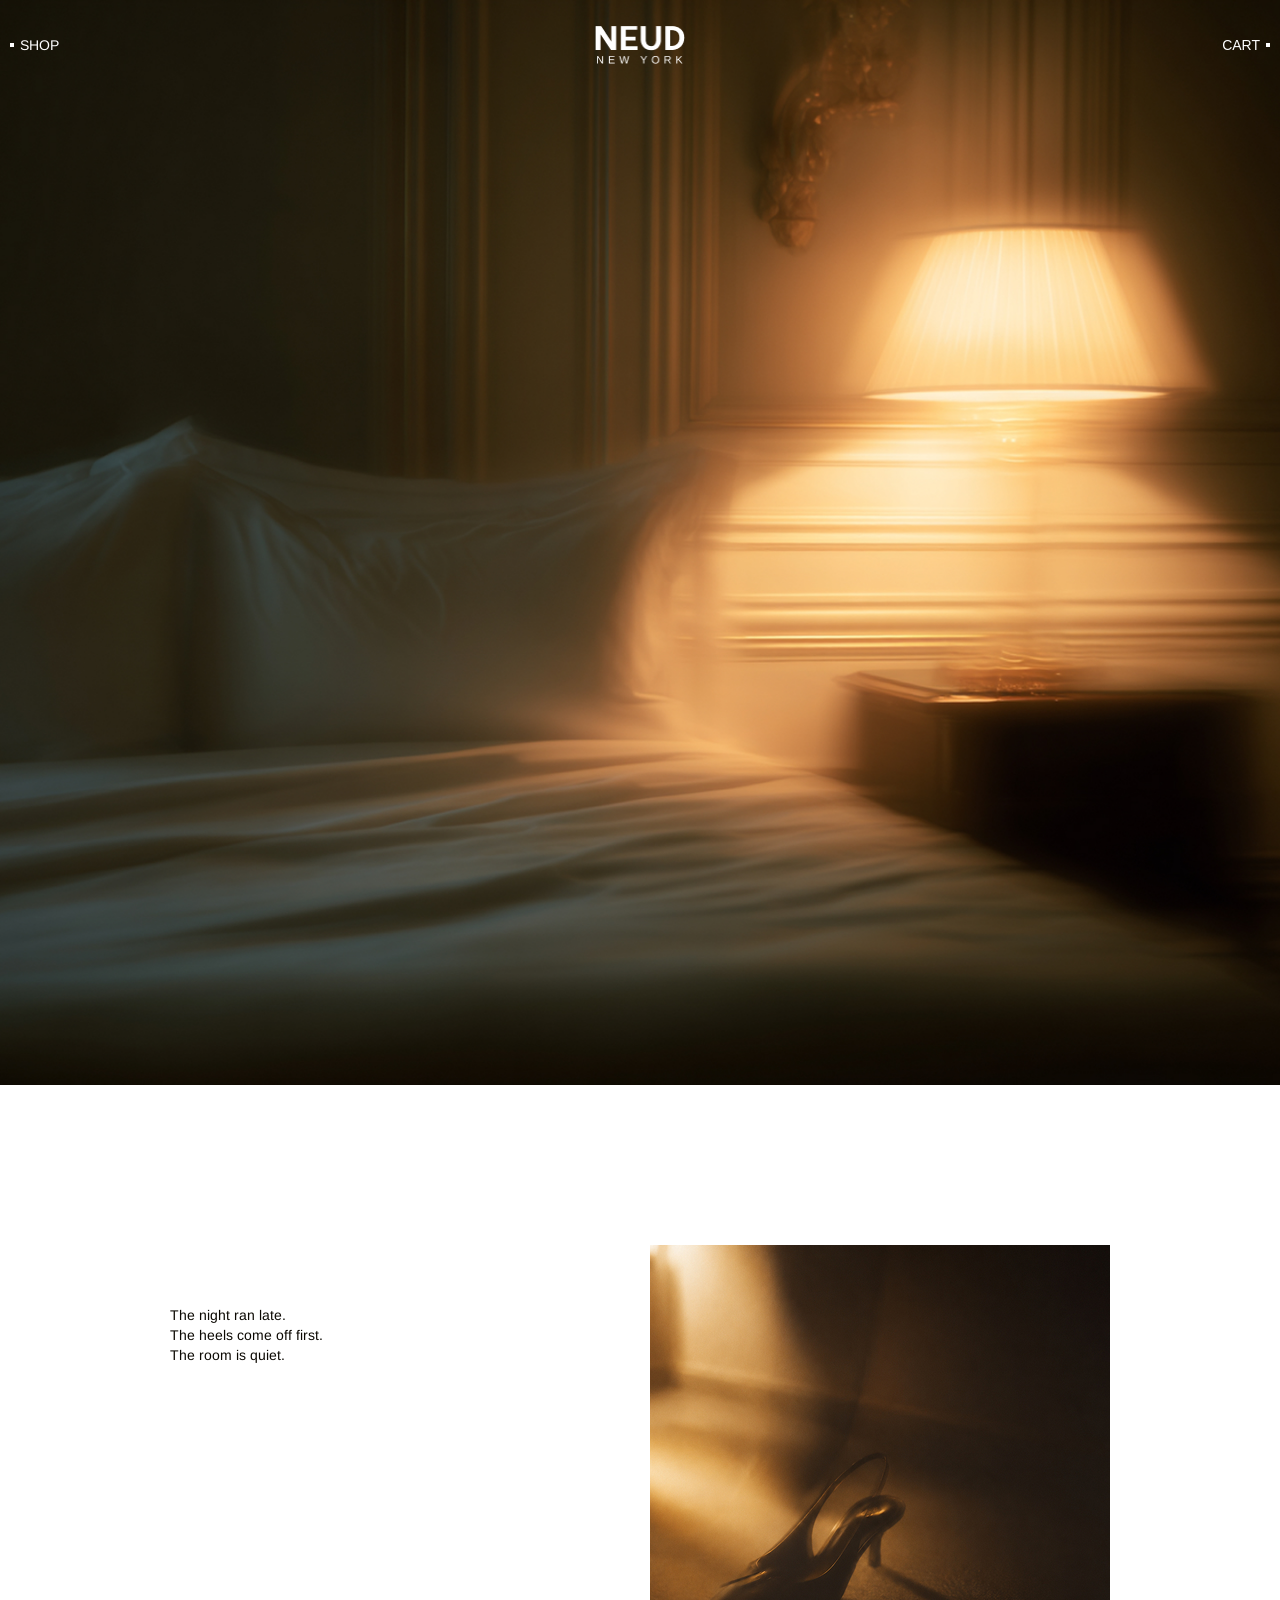
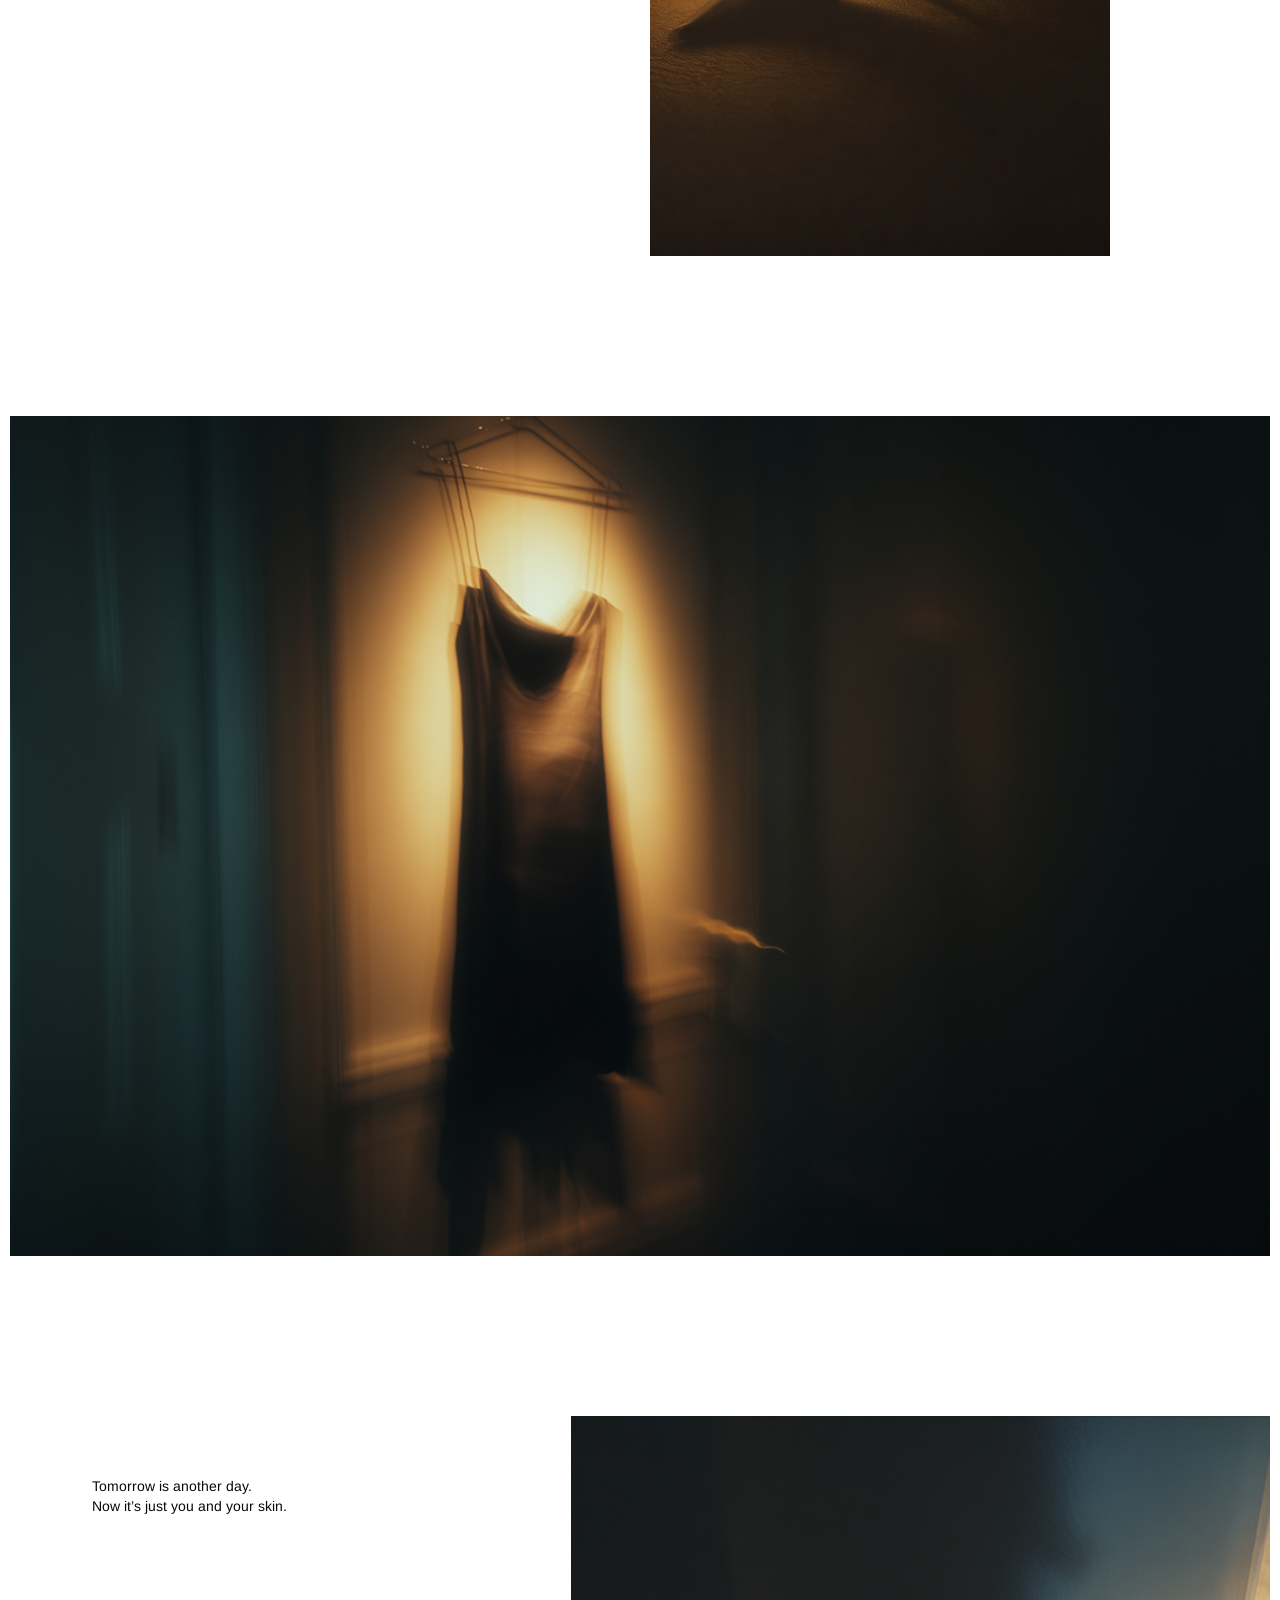
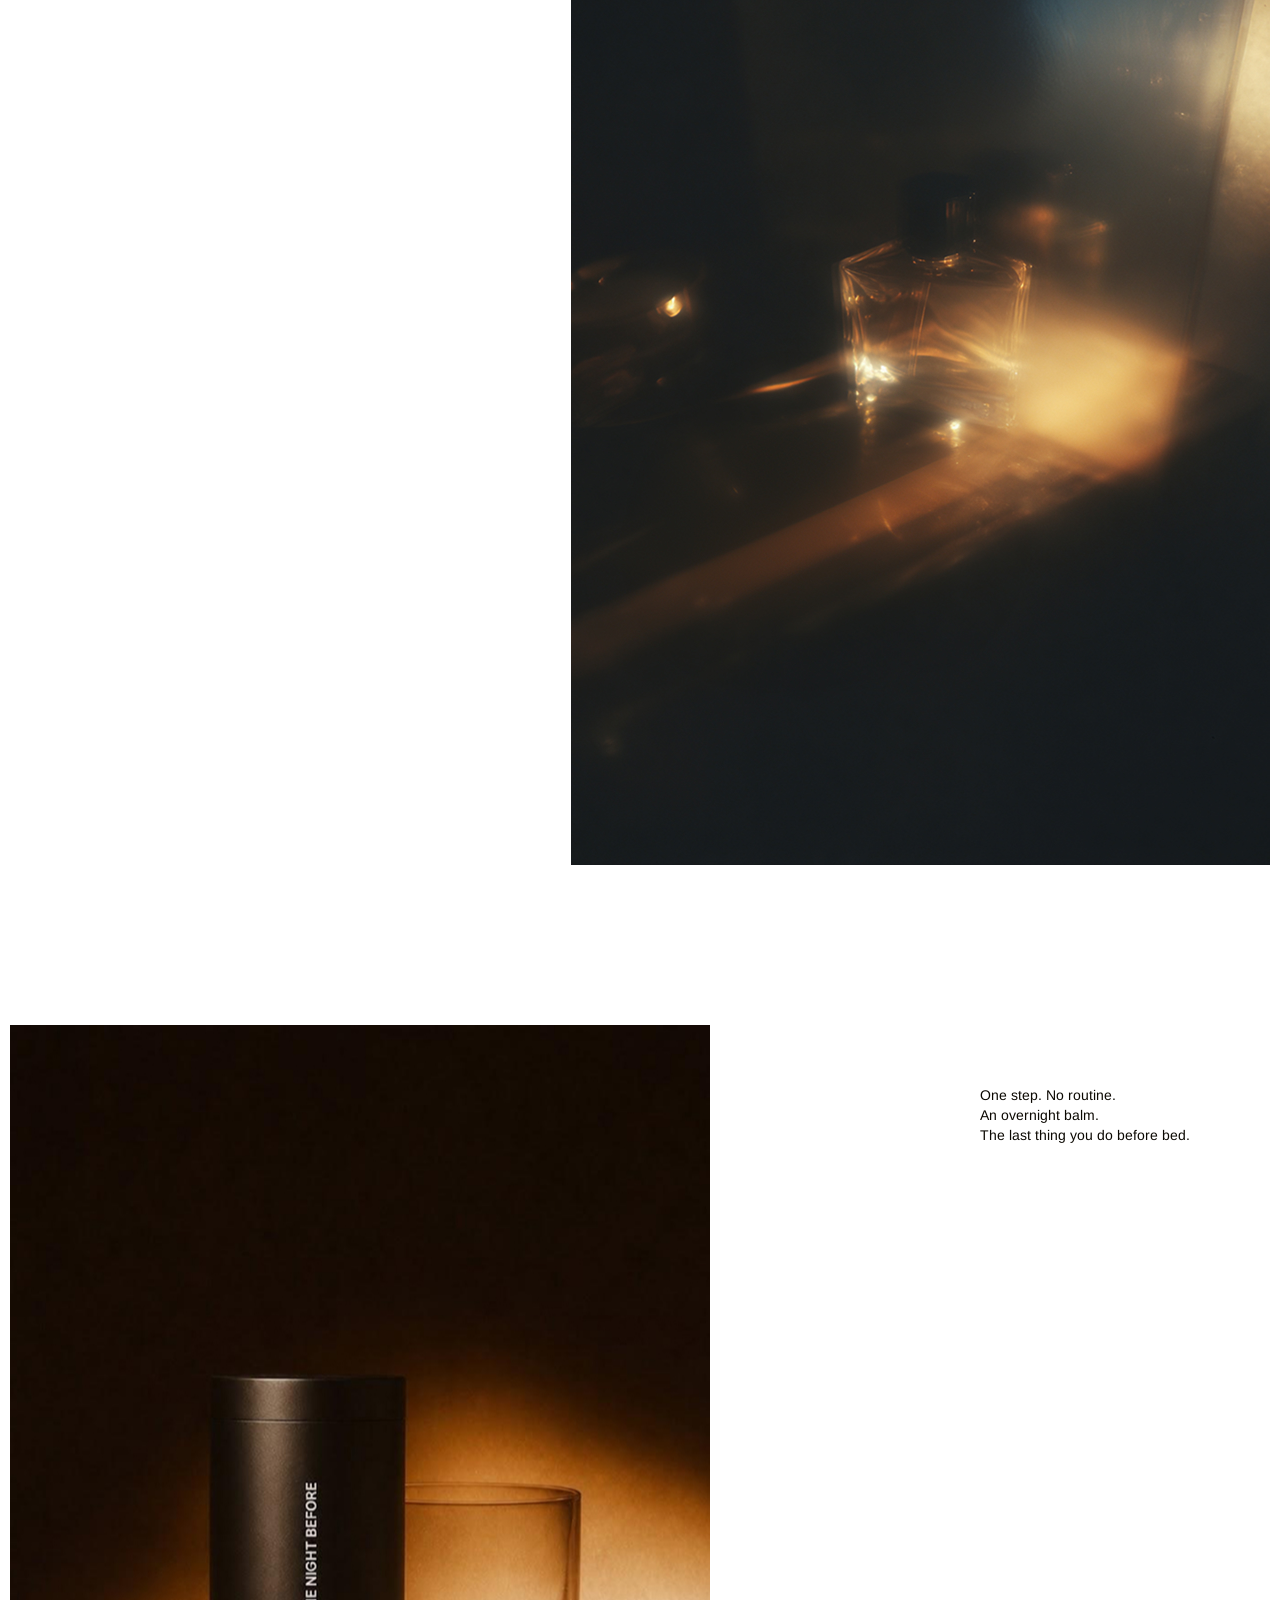
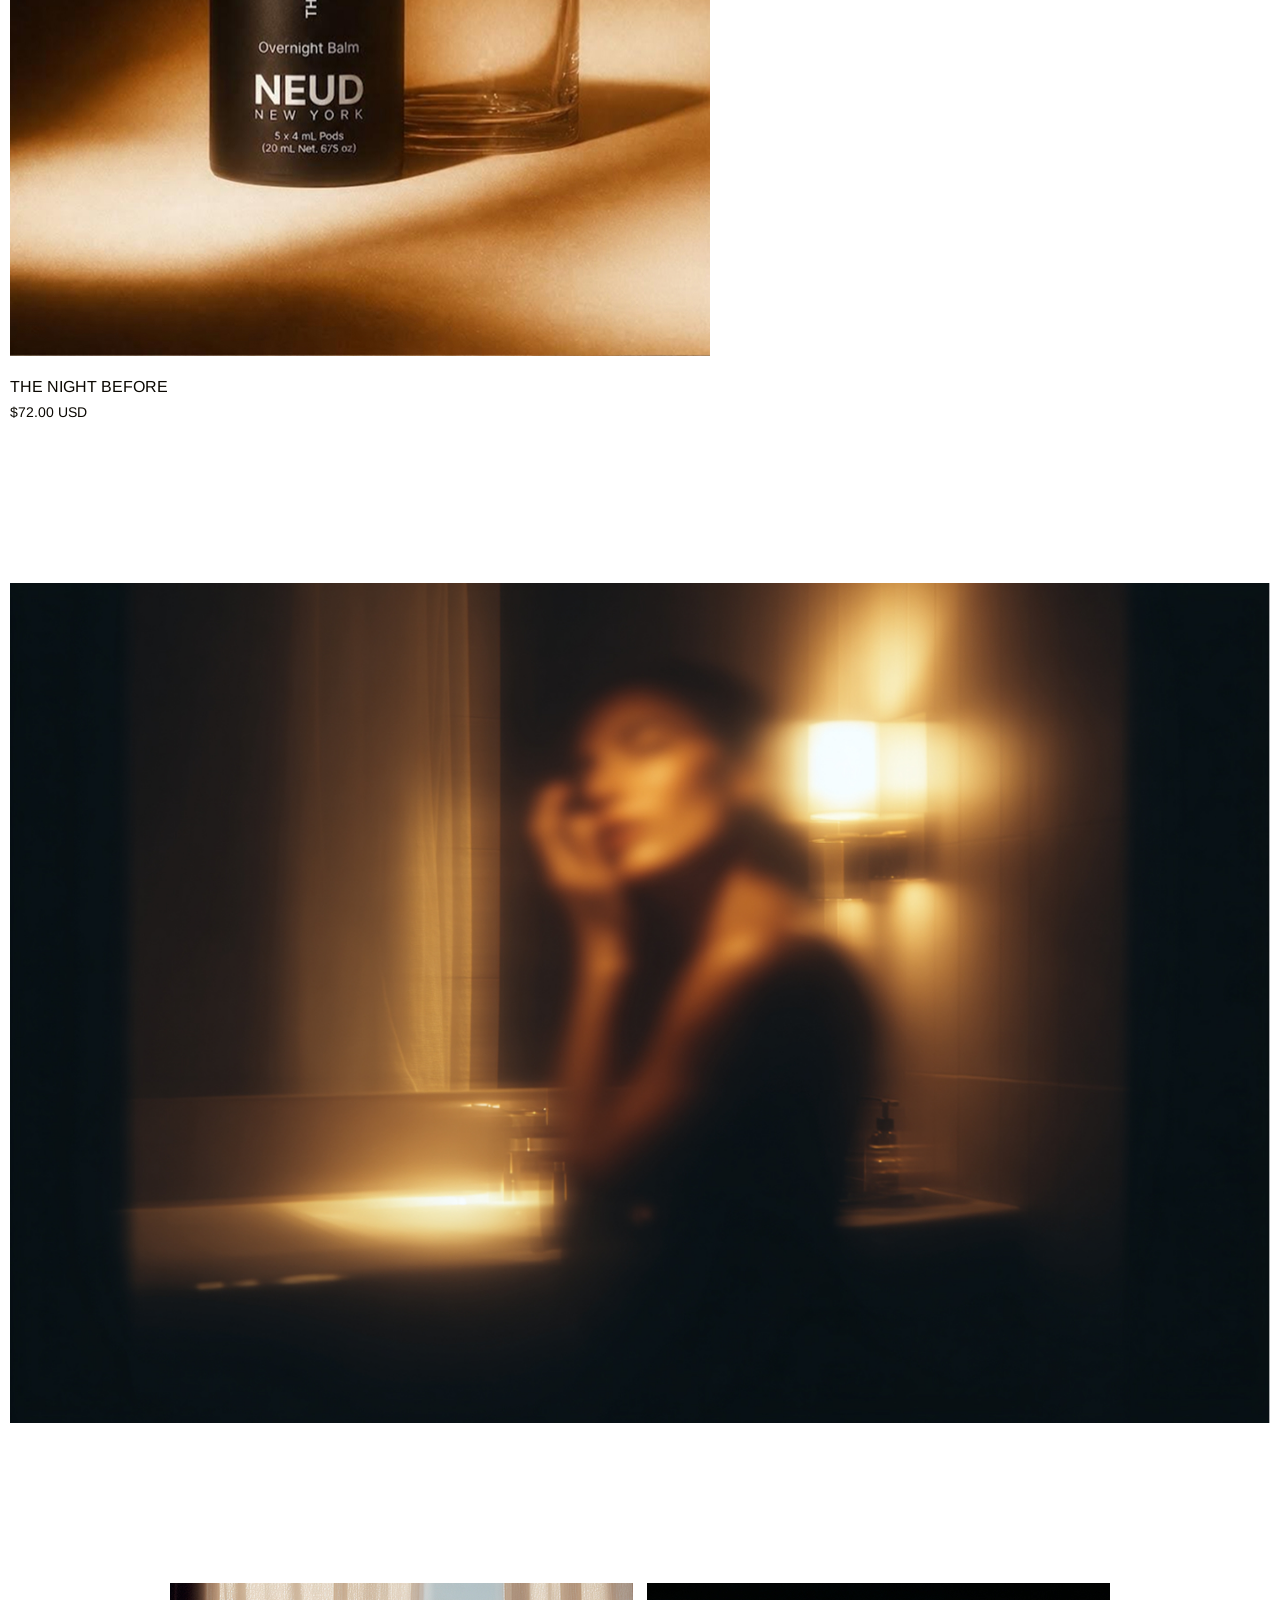
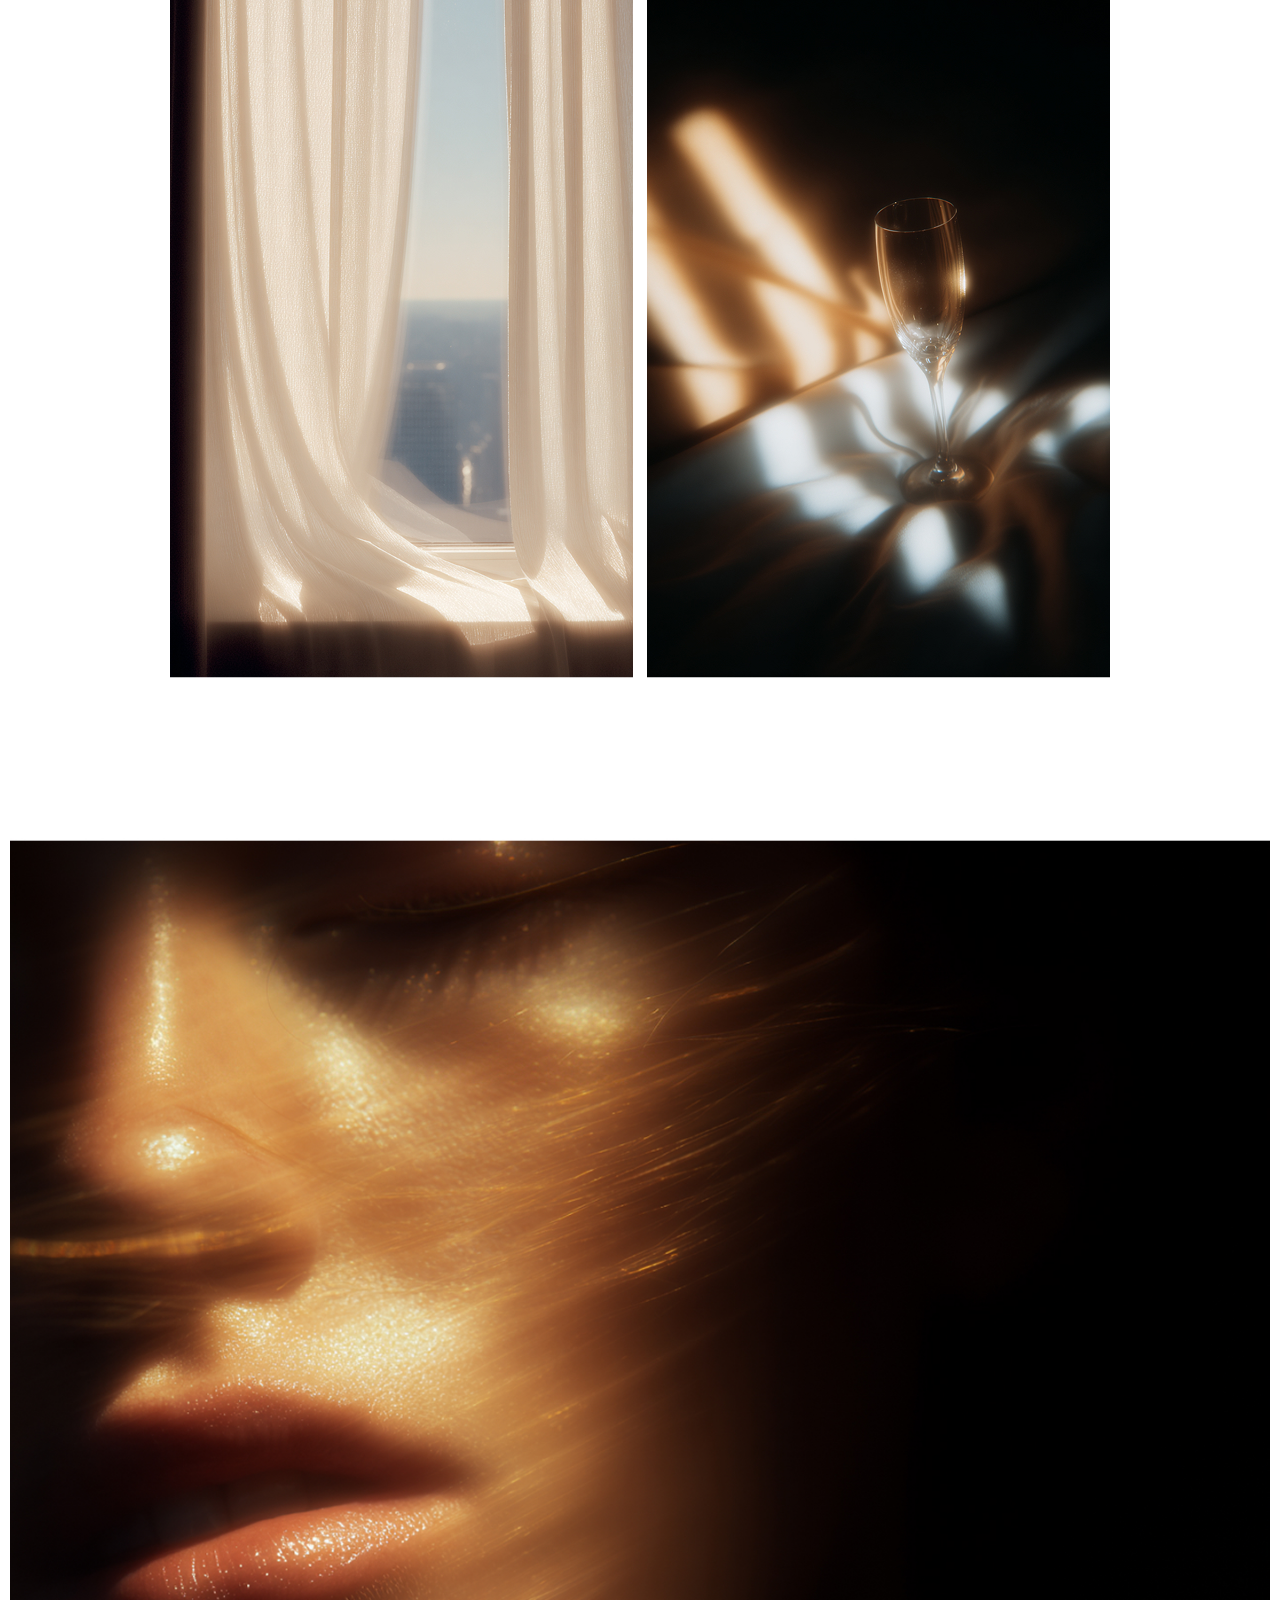
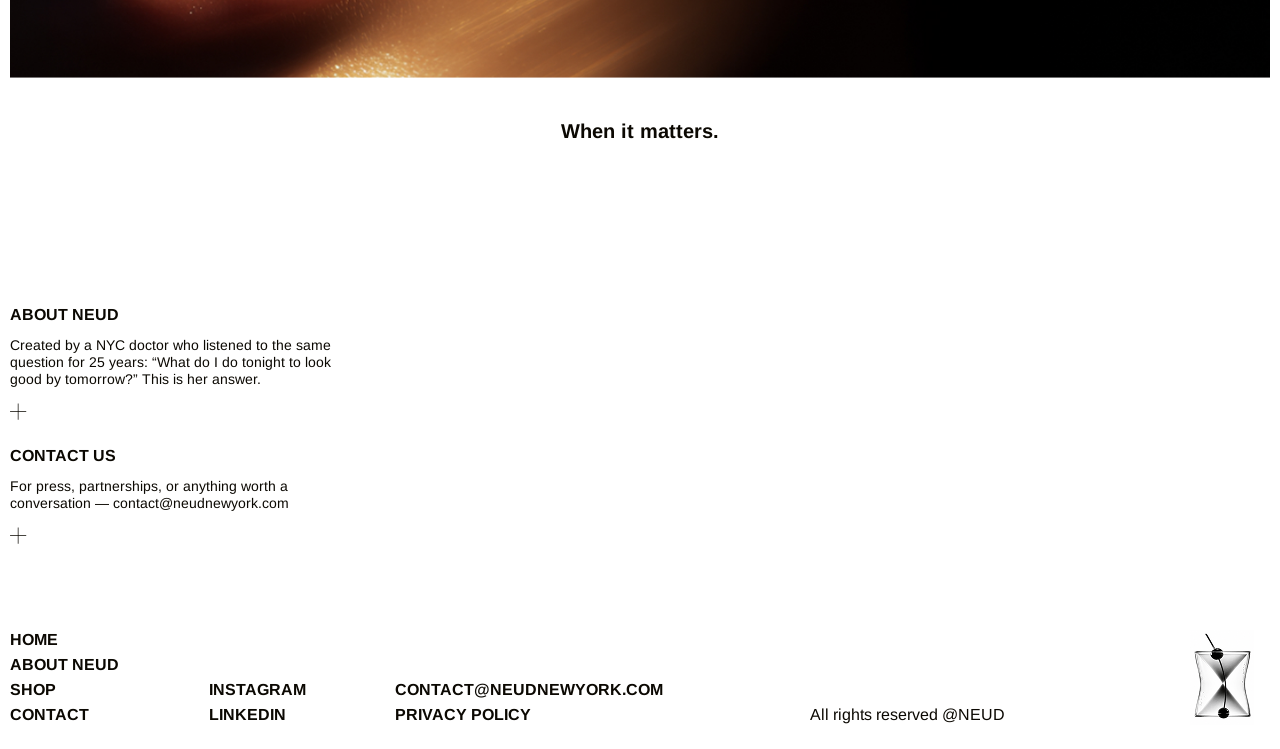
==== index.html @ 13fb19d1 "added card btn, hover img, changed hover effect" ====
<!DOCTYPE html>
<html lang="en">

<head>
	<meta charset="UTF-8">
	<meta name="viewport" content="width=device-width, initial-scale=1.0">
	<title>Neud | Home</title>
	<!-- css link start -->
	<link rel="stylesheet" href="./assets/css/footer.css">
	<link rel="stylesheet" href="./assets/css/img-grid-section.css">
	<link rel="stylesheet" href="./assets/css/product-text-section.css">
	<link rel="stylesheet" href="./assets/css/card.css">
	<link rel="stylesheet" href="./assets/css/img-text-section2.css">
	<link rel="stylesheet" href="./assets/css/banner-section.css">
	<link rel="stylesheet" href="./assets/css/img-text-section.css">
	<link rel="stylesheet" href="./assets/css/hero-section.css">
	<link rel="stylesheet" href="./assets/css/navbar.css">
	<link rel="stylesheet" href="./assets/css/main.css">
	<!-- css link end -->
</head>

<body>
	<!-- navbar section start -->
	<header class="header home-header">
		<nav class="navbar home-nav home-nav-active">
			<div class="navbar-left">
				<ul class="navbar-links">
					<li><a href="#!" class="navbar-link-item">shop</a></li>
				</ul>
			</div>
			<div class="navbar-logo">
				<a href="index.html" class="logo-white">
					<img src="./assets/images/NEUD-white.png" alt="NEUD-white">
				</a>
				<a href="index.html" class="logo-black">
					<img src="./assets/images/NEUD-black.png" alt="NEUD-black">
				</a>
			</div>
			<div class="navbar-right">
				<ul class="navbar-links">
					<li><button class="navbar-link-item">cart</button></li>
				</ul>
			</div>
		</nav>
	</header>
	<!-- navbar section start -->

	<main>
		<!-- hero-section start -->
		<section class="hero-section">
			<a href="#!" class="link"></a>
			<img src="./assets/images/hero-bg-desktop.jpg" alt="hero-bg" class="desktop-img">
			<img src="./assets/images/hero-bg-mobile.jpg" alt="hero-bg" class="mobile-img">
		</section>
		<!-- hero-section end -->

		<!-- img-text-section start -->
		<section class="img-text-section">
			<div class="container">
				<div class="img-text-wrapper">
					<div class="img-text-content">
						<p>The night ran late.</p>
						<p>The heels come off first. </p>
						<p>The room is quiet.</p>
					</div>
					<div class="img-text-img">
						<img src="./assets/images/img-text-img1.jpg" alt="img-text-img1">
					</div>
				</div>
			</div>
		</section>
		<!-- img-text-section end -->

		<!-- banner-section start -->
		<section class="banner-section">
			<img src="./assets/images/desktop-banner1.jpg" alt="desktop-banner1" class="desktop-banner-img">
			<img src="./assets/images/mobile-banner1.jpg" alt="mobile-banner" class="mobile-banner-img">
		</section>
		<!-- banner-section end -->

		<!-- img-text-section2 start -->
		<section class="img-text-section2">
			<div class="container">
				<div class="img-text-wrapper2">
					<div class="img-text-content2">
						<p>Tomorrow is another day.</p>
						<p>Now it’s just you and your skin.</p>
					</div>
					<div class="img-text-img2">
						<img src="./assets/images/img-text-img2.jpg" alt="img-text-img2">
					</div>
				</div>
			</div>
		</section>
		<!-- img-text-section2 end -->

		<!-- product-text-section start -->
		<section class="product-text-section">
			<div class="container">
				<div class="product-text-wrapper">
					<div class="product-text-card">
						<div class="product-card card_hover">
							<div class="card-image-wrap">
								<div class="card-img">
									<a class="main-img" href="#">
										<img class="card_img" src="./assets/images/product-img1.jpg" alt="product-img1">
									</a>
									<a class="hover-img" href="#">
										<img class="card_hover_img" src="./assets/images/product-hover-img1.jpg" alt="product-hover-img1">
									</a>
								</div>
								<button class="card-btn">
									<svg width="22" height="20" viewBox="0 0 22 20" fill="none" xmlns="http://www.w3.org/2000/svg">
										<path
											d="M18.9184 18.9333H2.75841C2.56155 18.9324 2.37178 18.8598 2.22455 18.7292C2.07731 18.5985 1.98271 18.4187 1.95841 18.2233L0.538406 5.42333C0.525777 5.3118 0.536756 5.19886 0.570631 5.09186C0.604506 4.98486 0.660518 4.88618 0.735027 4.80224C0.809536 4.7183 0.900873 4.65097 1.0031 4.60464C1.10533 4.55831 1.21617 4.53402 1.32841 4.53333H20.3484C20.4606 4.53404 20.5715 4.55835 20.6737 4.60469C20.7759 4.65102 20.8672 4.71834 20.9417 4.80228C21.0162 4.88622 21.0723 4.98489 21.1061 5.09188C21.14 5.19888 21.151 5.3118 21.1384 5.42333L19.7184 18.2233C19.6941 18.4187 19.5995 18.5985 19.4522 18.7291C19.305 18.8598 19.1152 18.9324 18.9184 18.9333Z"
											stroke="black" stroke-width="1.06667" stroke-linecap="round" stroke-linejoin="round" />
										<path
											d="M6.83844 7.73332V4.53332C6.83844 3.47246 7.25987 2.45504 8.01001 1.7049C8.76016 0.954753 9.77757 0.533325 10.8384 0.533325C11.8993 0.533325 12.9167 0.954753 13.6669 1.7049C14.417 2.45504 14.8384 3.47246 14.8384 4.53332V7.73332"
											stroke="black" stroke-width="1.06667" stroke-linecap="round" stroke-linejoin="round" />
									</svg>
								</button>
							</div>
							<div class="card-content">
								<a href="#" class="card-title">The night before</a>
								<div class="card-price-wrap">
									<p class="latest-price">$72.00 USD</p>
									<p class="previous-price"></p>
								</div>
							</div>
						</div>
						<div class="product-text-card-mobile">
							<p>WHEN IT MATTERS.</p>
							<p><strong>SHOP THE NIGHT BEFORE</strong></p>
						</div>
					</div>
					<div class="product-text-content">
						<div class="product-text-desktop-content">
							<p>One step. No routine.</p>
							<p>An overnight balm.</p>
							<p>The last thing you do before bed.</p>
						</div>
						<div class="product-text-mobile-content">
							<p>One step. No routine. An overnight balm.  The last thing you do before bed.</p>
						</div>
					</div>
				</div>
			</div>
		</section>
		<!-- product-text-section end -->

		<!-- banner-section start -->
		<section class="banner-section">
			<img src="./assets/images/desktop-banner-img2.jpg" alt="desktop-banner2" class="desktop-banner-img">
			<img src="./assets/images/mobile-banner-img2.jpg" alt="mobile-banner2" class="mobile-banner-img">
		</section>
		<!-- banner-section end -->

		<!-- img-grid-section start -->
		<section class="img-grid-section">
			<div class="container">
				<div class="img-grid-wrap">
					<div class="img-grid-item">
						<img src="./assets/images/grid-img1.jpg" alt="grid-img1">
					</div>
					<div class="img-grid-item">
						<img src="./assets/images/grid-img2.jpg" alt="grid-img2">
					</div>
				</div>
			</div>
		</section>
		<!-- img-grid-section end -->

		<!-- banner-section start -->
		<section class="banner-section">
			<img src="./assets/images/desktop-banner-img3.jpg" alt="desktop-banner3" class="desktop-banner-img">
			<img src="./assets/images/mobile-banner-img3.jpg" alt="mobile-banner3" class="mobile-banner-img">
			<p class="banner-title">When it matters.</p>
		</section>
		<!-- banner-section end -->

	</main>

	<footer class="footer">
		<div class="footer-wrap">
			<div class="footer-top">
				<div class="footer-top-item">
					<p class="title">about neud</p>
					<p class="text">Created by a NYC doctor who listened to the same question for 25 years: “What do I do tonight
						to look good by tomorrow?” This is her answer.</p>
					<a href="#!" class="link">
						<svg width="18" height="18" viewBox="0 0 18 18" fill="none" xmlns="http://www.w3.org/2000/svg">
							<path
								d="M17.25 8.625C17.25 8.72446 17.2105 8.81984 17.1402 8.89017C17.0698 8.96049 16.9745 9 16.875 9H9V16.875C9 16.9745 8.96049 17.0698 8.89017 17.1402C8.81984 17.2105 8.72446 17.25 8.625 17.25C8.52554 17.25 8.43016 17.2105 8.35983 17.1402C8.28951 17.0698 8.25 16.9745 8.25 16.875V9H0.375C0.275544 9 0.180161 8.96049 0.109835 8.89017C0.0395089 8.81984 0 8.72446 0 8.625C0 8.52554 0.0395089 8.43016 0.109835 8.35983C0.180161 8.28951 0.275544 8.25 0.375 8.25H8.25V0.375C8.25 0.275544 8.28951 0.180161 8.35983 0.109835C8.43016 0.0395089 8.52554 0 8.625 0C8.72446 0 8.81984 0.0395089 8.89017 0.109835C8.96049 0.180161 9 0.275544 9 0.375V8.25H16.875C16.9745 8.25 17.0698 8.28951 17.1402 8.35983C17.2105 8.43016 17.25 8.52554 17.25 8.625Z"
								fill="#0B0802" />
						</svg>
					</a>
				</div>
				<div class="footer-top-item">
					<p class="title">contact us</p>
					<p class="text">For press, partnerships, or anything worth a conversation — <a
							href="#!">contact@neudnewyork.com</a></p>
					<a href="#!" class="link">
						<svg width="18" height="18" viewBox="0 0 18 18" fill="none" xmlns="http://www.w3.org/2000/svg">
							<path
								d="M17.25 8.625C17.25 8.72446 17.2105 8.81984 17.1402 8.89017C17.0698 8.96049 16.9745 9 16.875 9H9V16.875C9 16.9745 8.96049 17.0698 8.89017 17.1402C8.81984 17.2105 8.72446 17.25 8.625 17.25C8.52554 17.25 8.43016 17.2105 8.35983 17.1402C8.28951 17.0698 8.25 16.9745 8.25 16.875V9H0.375C0.275544 9 0.180161 8.96049 0.109835 8.89017C0.0395089 8.81984 0 8.72446 0 8.625C0 8.52554 0.0395089 8.43016 0.109835 8.35983C0.180161 8.28951 0.275544 8.25 0.375 8.25H8.25V0.375C8.25 0.275544 8.28951 0.180161 8.35983 0.109835C8.43016 0.0395089 8.52554 0 8.625 0C8.72446 0 8.81984 0.0395089 8.89017 0.109835C8.96049 0.180161 9 0.275544 9 0.375V8.25H16.875C16.9745 8.25 17.0698 8.28951 17.1402 8.35983C17.2105 8.43016 17.25 8.52554 17.25 8.625Z"
								fill="#0B0802" />
						</svg>
					</a>
				</div>
			</div>
			<div class="footer-bottom">
				<div class="footer-bottom-left">
					<div class="footer-nav-items">
						<div class="footer-nav-item">
							<ul>
								<li><a href="#!">home</a></li>
								<li><a href="#!">about neud</a></li>
								<li><a href="#!">shop</a></li>
								<li><a href="#!">contact</a></li>
							</ul>
						</div>
						<div class="footer-nav-item">
							<ul>
								<li><a href="#!">instagram</a></li>
								<li><a href="#!">linkedin</a></li>
							</ul>
						</div>
						<div class="footer-nav-item">
							<ul>
								<li><a href="#!">contact@neudnewyork.com</a></li>
								<li><a href="#!">Privacy policy</a></li>
							</ul>
						</div>
					</div>
				</div>
				<div class="footer-bottom-right">
					<p class="coypyright-text">All rights reserved @NEUD</p>
					<img src="./assets/images/footer-btm-img.png" alt="footer-btm-img" class="footer-btm-img">
				</div>
			</div>
		</div>
	</footer>

	<!-- js link start -->
	<script src="./assets/js/jquery-3.7.1.min.js"></script>
	<script src="./assets/js/script.js"></script>
	<!-- js link end -->
</body>

</html>
---- assets/css/footer.css ----
/* footer css start */
.footer {
    padding: 160px 10px 24px;
}

.footer-wrap {
    max-width: 1420px;
    margin: 0 auto;
}

.footer-top {
    display: flex;
    flex-direction: column;
    gap: 20px;
}

.footer-top-item {
    max-width: 325px;
}

.footer-top-item .title {
    font-size: 16px;
    font-weight: 700;
    line-height: 21px;
    text-transform: uppercase;
    margin-bottom: 12px;
}

.footer-top-item .text {
    font-size: 14px;
    font-weight: 400;
    line-height: 17px;
}

.footer-top-item .text a {
    color: var(--paragraph-text-color);
}

.footer-top-item .text a:hover {
    text-decoration: underline;
}

.footer-top-item .link {
    display: inline-flex;
    margin-top: 15px;
    width: 17px;
    height: 17px;
    position: relative;
}

.footer-top-item .link::before {
    position: absolute;
    content: "";
    width: 0;
    right: 0;
    bottom: 0;
    height: 1px;
    background: var(--paragraph-text-color);
    /* transition: all ease .3s; */
}

.footer-top-item .link:hover::before {
    left: 0;
    width: 100%;
}

.footer-bottom {
    display: flex;
    justify-content: space-between;
    gap: 50px;
    margin-top: 80px;
}

.footer-bottom-left {
    max-width: 744px;
    width: 100%;
}

.footer-nav-items {
    display: flex;
    gap: clamp(20px, 7vw, 133px);
    align-items: flex-end;
}

.footer-nav-item ul {
    display: flex;
    flex-direction: column;
    gap: 4px;
}

.footer-nav-item ul li a {
    font-size: 16px;
    font-weight: 700;
    line-height: 21px;
    text-transform: uppercase;
    color: var(--paragraph-text-color);
    transition: all ease .3s;
}

.footer-nav-item ul li a:hover {
    text-decoration: underline;
}

.footer-bottom-right {
    display: flex;
    align-items: flex-end;
    justify-content: space-between;
    max-width: 460px;
    width: 100%;
}

.coypyright-text {
    font-size: 16px;
    font-weight: 400;
    line-height: 21px;
}

.footer-btm-img {
    width: 95px;
    height: 95px;
}

/* footer css end */

@media only screen and (max-width:992px) {

    /* footer css start */
    .footer {
        padding: 80px 10px 24px;
    }

    .footer-bottom {
        gap: 32px;
        margin-top: 60px;
        flex-direction: column;
    }

    .footer-nav-items {
        flex-wrap: wrap;
    }

    .footer-bottom-right {
        max-width: 100%;
    }

    /* footer css end */
}


@media only screen and (max-width: 575px) {

    /* footer css start */
    .footer-top-item {
        max-width: 100%;
    }

    .footer-top-item .link {
        margin-top: 12px;
    }

    .footer-nav-items {
        row-gap: 24px;
        column-gap: 133px;
    }

    .footer-btm-img {
        width: 60px;
        height: 60px;
    }

    /* footer css end */
}
---- assets/css/img-grid-section.css ----
/* img-grid-section css start */
.img-grid-section {
    padding: 160px 0;
}

.img-grid-wrap {
    display: grid;
    grid-template-columns: repeat(2, 1fr);
    gap: 14px;
    max-width: 940px;
    width: 100%;
    margin: 0 auto;
}

/* img-grid-section css end */

@media only screen and (max-width:992px) {

    /* img-grid-section css start */
    .img-grid-section {
        padding: 80px 0;
    }
    /* img-grid-section css end */
}
---- assets/css/product-text-section.css ----
/* img-text-section css start */
.product-text-section {
    padding: 80px 0 160px;
}

.product-text-wrapper {
    max-width: 1180px;
    width: 100%;
    display: grid;
    grid-template-columns: minmax(250px, 700px) auto;
    gap: 20px;
}

.product-text-card-mobile {
    display: none;
    margin-top: 20px;
}

.product-text-card-mobile p {
    font-size: 14px;
    font-weight: 400;
    line-height: 21px;
    text-transform: uppercase;
}

.product-text-content {
    margin-top: 60px;
    margin-left: auto;
}

.product-text-mobile-content {
    display: none;
    max-width: 216px;
}

.product-text-content p {
    font-size: 14px;
    font-weight: 400;
    line-height: 20px;
}

/* img-text-section css end */

@media only screen and (max-width:992px) {

    /* img-text-section css start */
    .product-text-section {
        padding: 40px 0 63px;
    }

    /* img-text-section css end */
}

@media only screen and (max-width: 575px) {

    /* img-text-section css start */
    .product-text-wrapper {
        grid-template-columns: repeat(1, 1fr);
        gap: 32px;
    }

    .product-text-card-mobile {
        display: block;
    }

    .product-text-content {
        margin-top: 0;
        order: 1;
        margin-left: 0;
    }

    .product-text-desktop-content {
        display: none;
    }

    .product-text-mobile-content {
        display: block;
    }

    .product-text-card {
        order: 2;
    }

    /* img-text-section css end */
}
---- assets/css/card.css ----
/* product-card css start */
.product-card {
    overflow: hidden;
}

.product-card .card-image-wrap {
    margin: 0;
    min-width: 0px;
    border: 0px;
    box-sizing: border-box;
    display: flex;
    height: auto;
    max-width: 100%;
    overflow: hidden;
    padding: 0;
    position: relative;
    width: 100%;
    background-color: var(--card-bg);
}

.product-card .card-image-wrap:before {
    padding-bottom: 133%;
    content: "";
    width: 0;
    height: 0;
}

.product-card .card-image-wrap .card-img {
    overflow: hidden;
    position: absolute;
    width: 100%;
    height: 100%;
    top: 0;
    bottom: 0;
}

.product-card .card-img .main-img {
    transition: all ease-in-out 1s;
}

.product-card .card-img .main-img img {
    object-fit: cover;
}

.card_hover:hover .card-img .main-img {
    opacity: 0;
    visibility: hidden;
}

.product-card .card-img .hover-img {
    position: absolute;
    left: 0;
    top: 0;
    right: 0;
    bottom: 0;
    width: 100%;
    height: 100%;
    opacity: 0;
    visibility: hidden;
    transition: all ease-in-out 1s;
}

.card_hover:hover .card-img .hover-img {
    opacity: 1;
    visibility: visible;
}

.product-card .card_hover_img {
    object-fit: cover;
}

.product-card .card-content {
    padding: 20px 0 0 0;
}

.product-card .card-content .card-title {
    color: var(--black);
    font-family: var(--heading-font);
    font-size: 16px;
    font-weight: 400;
    line-height: 21px;
    text-transform: uppercase;
    transition: ease .2s;
    display: block;
}

.product-card .card-content .card-title:hover {
    text-decoration: underline;
}

.product-card .card-content .card-price-wrap {
    display: flex;
    gap: 10px;
    align-items: center;
    margin: 5px 0 0 0;
}

.product-card .card-content .card-price-wrap .latest-price {
    color: var(--black);
    font-family: var(--paragraph-font);
    font-size: 14px;
    font-weight: 400;
    line-height: 21px;
    text-transform: uppercase;
    display: flex;
    align-items: flex-start;
}

.product-card .card-content .card-price-wrap .previous-price {
    text-transform: uppercase;
    font-family: var(--paragraph-font);
    font-size: 14px;
    font-weight: 400;
    color: var(--black);
    text-decoration: line-through;
    line-height: 21px;
    display: flex;
    align-items: flex-start;
    opacity: 0.6;
}

.card-btn {
    position: absolute;
    z-index: 1;
    bottom: 17px;
    right: 14px;
    width: 40px;
    height: 40px;
    display: flex;
    align-items: center;
    justify-content: center;
    background: var(--white);
    border-radius: 50%;
    overflow: hidden;
    transition: all ease-in-out 1s;
    opacity: 0;
    visibility: hidden;
}

.product-card:hover .card-image-wrap .card-btn{
    opacity: 1;
    visibility: visible;
}

/* product-card css end */
---- assets/css/img-text-section2.css ----
/* img-text-section css start */
.img-text-section2 {
    padding: 160px 0 80px;
}

.img-text-wrapper2 {
    max-width: 1178px;
    width: 100%;
    margin-left: auto;
    display: grid;
    grid-template-columns: auto minmax(250px, 699px);
    gap: 20px;
}

.img-text-content2 {
    margin-top: 60px;
}

.img-text-content2 p {
    font-size: 14px;
    font-weight: 400;
    line-height: 20px;
}

/* img-text-section css end */

@media only screen and (max-width:992px) {

    /* img-text-section css start */
    .img-text-section2 {
        padding: 80px 0 40px;
    }

    /* img-text-section css end */
}

@media only screen and (max-width: 575px) {

    /* img-text-section css start */
    .img-text-wrapper2 {
        grid-template-columns: repeat(1, 1fr);
        gap: 32px;
    }

    .img-text-content2 {
        margin-top: 0;
    }

    /* img-text-section css end */
}
---- assets/css/banner-section.css ----
/* banner-section css start */
.banner-section {
    margin: 0 10px;
}

.collection-banner {
    padding-top: 60px;
    padding-bottom: 60px;
}

.banner-section .desktop-banner-img,
.banner-section .mobile-banner-img {
    min-height: 400px;
}

.banner-section .mobile-banner-img {
    display: none;
}

.banner-title {
    margin-top: 40px;
    text-align: center;
    font-size: 20px;
    font-weight: 700;
    line-height: 26px;
}

/* banner-section css end */


@media only screen and (max-width:575px) {

    /* hero-section css start */
    .banner-section .desktop-banner-img {
        display: none;
    }

    .banner-section .mobile-banner-img {
        display: block;
    }

    .banner-title {
        margin-top: 24px;
    }

    /* hero-section css end */
}
---- assets/css/img-text-section.css ----
/* img-text-section css start */
.img-text-section {
    padding: 160px 0;
}

.img-text-wrapper {
    max-width: 940px;
    width: 100%;
    margin: 0 auto;
    display: grid;
    grid-template-columns: repeat(2, 1fr);
    gap: 20px;
}

.img-text-content {
    margin-top: 60px;
}

.img-text-content p {
    font-size: 14px;
    font-weight: 400;
    line-height: 20px;
}

/* img-text-section css end */

@media only screen and (max-width:992px) {

    /* img-text-section css start */
    .img-text-section {
        padding: 80px 0;
    }

    /* img-text-section css end */
}

@media only screen and (max-width: 575px) {

    /* img-text-section css start */
    .img-text-wrapper {
        grid-template-columns: repeat(1, 1fr);
        gap: 32px;
    }

    .img-text-content {
        margin-top: 0;
    }

    /* img-text-section css end */
}
---- assets/css/hero-section.css ----
/* hero-section css start */
.hero-section {
    position: relative;
    width: 100%;
    height: 100%;
}

.hero-section .desktop-img {
    min-height: 700px;
}

.hero-section .mobile-img {
    min-height: 700px;
    display: none;
}

.hero-section .link {
    position: absolute;
    z-index: 1;
    top: 0;
    left: 0;
    right: 0;
    bottom: 0;
    width: 100%;
    height: 100%;
}

/* hero-section css end */

@media only screen and (max-width:575px) {

    /* hero-section css start */
    .hero-section .desktop-img {
        display: none;
    }

    .hero-section .mobile-img {
        display: block;
    }

    /* hero-section css end */
}
---- assets/css/navbar.css ----
/* navbar css start */
.header {
    position: relative;
    height: 90px;
}

.header.home-header {
    position: unset;
    height: auto;
}

.navbar {
    height: 90px;
    display: flex;
    align-items: center;
    justify-content: space-between;
    gap: 20px;
    padding: 0 10px;
    width: 100%;
    background-color: var(--white);
    transition: ease 5s;
    position: relative;
}

.navbar.nav-hidden {
    transform: translateY(-100%);
    transition: all 0.7s ease;
}

.navbar.nav-fixed {
    position: fixed;
    top: 0;
    left: 0;
    right: 0;
    transition: ease .3s;
    width: 100%;
    z-index: 999;
}

.navbar.home-nav {
    background: transparent;
    position: fixed;
    top: 0;
    left: 0;
    right: 0;
    transition: ease .3s;
    width: 100%;
    z-index: 999;
}

.navbar-links {
    display: flex;
    align-items: center;
    gap: 32px;
}

.navbar-link-item {
    font-size: 14px;
    font-weight: 400;
    color: var(--paragraph-text-color);
    text-transform: uppercase;
    position: relative;
    line-height: 20px;
}

.navbar.home-nav .navbar-link-item {
    color: var(--white);
}

.navbar-left .navbar-link-item {
    padding-left: 10px;
}

.navbar-right .navbar-link-item {
    padding-right: 10px;
}

.navbar-link-item::before {
    position: absolute;
    content: "";
    top: 50%;
    transform: translateY(-50%);
    width: 4px;
    height: 4px;
    background: var(--paragraph-text-color);
}

.navbar.home-nav .navbar-link-item::before {
    background: var(--white);
}

.navbar-left .navbar-link-item::before {
    left: 0;
}

.navbar-right .navbar-link-item::before {
    right: 0;
}

.navbar-link-item::after {
    position: absolute;
    content: "";
    bottom: 0;
    transform: translateY(-50%);
    right: 0;
    width: 0;
    height: 1px;
    background: var(--paragraph-text-color);
    transition: all ease .3s;
}

.navbar.home-nav .navbar-link-item::after {
    background: var(--white);
}


.navbar-link-item:hover::after {
    left: 0;
    width: 100%;
}

.navbar-logo {
    width: 95px;
}

.navbar .logo-white {
    display: none;
}

.navbar.home-nav .logo-black {
    display: none;
}

.navbar.home-nav .logo-white {
    display: block;
}

/* navbar css end */

@media only screen and (max-width:575px) {

    /* navbar css start */
    .header,
    .navbar {
        height: 75px;
    }

    .navbar-logo {
        width: 80px;
    }

    /* navbar css end */
}
---- assets/css/main.css ----
/* common css start */
/* import fonts-- */
@font-face {
    font-family: 'Arimo';
    src: url('../fonts/Arimo-Regular.woff') format('woff');
    font-weight: 400;
}

@font-face {
    font-family: 'Arimo';
    src: url('../fonts/Arimo-Medium.woff') format('woff');
    font-weight: 500;
}

@font-face {
    font-family: 'Arimo';
    src: url('../fonts/Arimo-SemiBold.woff') format('woff');
    font-weight: 600;
}

@font-face {
    font-family: 'Arimo';
    src: url('../fonts/Arimo-Bold.woff') format('woff');
    font-weight: 700;
}

/* colors */
:root {
    /* color */
    --black: #0B0802;
    --white: #ffffff;
    --heading-text-color: #0B0802;
    --paragraph-text-color: #0B0802;
    --body-color: #fff;
    --card-bg: #dcdcdc;
    --btn-bg: #0B0802;
    --btn-color: #fff;
    --border-color: #EAEAEA;
    /* font family */
    --heading-font: "Arimo", serif;
    --paragraph-font: "Arimo", serif;
}

* {
    margin: 0;
    padding: 0;
    box-sizing: border-box;
}

html {
    scroll-behavior: smooth;
}

body {
    overflow-x: hidden;
    scroll-behavior: smooth;
    font-family: var(--paragraph-font);
    background-color: var(--body-color);
    transition: all ease 2s;
    -webkit-transition: all ease 2s;
    -moz-transition: all ease 2s;
    -ms-transition: all ease 2s;
    -o-transition: all ease 2s;
}

body.active {
    overflow: hidden;
    transition: all ease 2s;
    -webkit-transition: all ease 2s;
    -moz-transition: all ease 2s;
    -ms-transition: all ease 2s;
    -o-transition: all ease 2s;
}

ul,
ol {
    list-style: none;
}

a {
    text-decoration: none;
    font-family: var(--paragraph-font);
    transition: ease .3s;
    cursor: pointer;
}

h1,
h2,
h3,
h4,
h5,
h6 {
    margin: 0;
    line-height: 1.2;
    font-family: var(--heading-font);
    color: var(--heading-text-color);
}

h1 {
    font-size: 48px;
    font-weight: 700;
}

h2 {
    font-size: 38px;
    font-weight: 700;
}

h3 {
    font-size: 30px;
    font-weight: 600;
}

h4 {
    font-size: 26px;
    font-weight: 600;
}

h5 {
    font-size: 22px;
    font-weight: 600;
}

h6 {
    font-size: 18px;
    font-weight: 500;
}

p {
    font-size: 16px;
    font-weight: 400;
    color: var(--paragraph-text-color);
    font-family: var(--paragraph-font);
    margin: 0;
    line-height: 22px;
}

.container {
    max-width: 1440px;
    padding: 0 10px;
    margin: 0 auto;
}

.section {
    padding: 80px 0;
}

img {
    width: 100%;
    height: 100%;
    display: block;
    object-fit: cover;
}

/* input css start */
input,
textarea,
select {
    color: var(--paragraph-text-color);
    font-size: 16px;
    font-weight: 400;
    font-family: var(--paragraph-font);
    outline: none;
    border: none;
    background-color: transparent;
    cursor: pointer;
    appearance: none;
    -moz-appearance: textfield;
    -webkit-appearance: none;
    /* Firefox */
}

input::placeholder,
textarea::placeholder,
select::placeholder {
    color: var(--text-muted);
}

input::-webkit-outer-spin-button,
input::-webkit-inner-spin-button {
    /* display: none; <- Crashes Chrome on hover */
    -webkit-appearance: none;
    margin: 0;
    /* <-- Apparently some margin are still there even though it's hidden */
}

button {
    background-color: transparent;
    outline: none;
    cursor: pointer;
    border: none;
    transition: ease .3s;
}

.btn {
    padding: 11px 30px;
    color: var(--btn-color);
    background: var(--btn-bg);
    font-size: 12px;
    font-weight: 700;
    line-height: 1;
    text-transform: uppercase;
    display: inline-block;
    text-align: center;
    width: 100%;
    transition: all ease .3s;
    border: 1px solid var(--btn-bg);
}

.btn:hover{
    color: var(--btn-bg);
    background: var(--btn-color);
}

/* input css end */
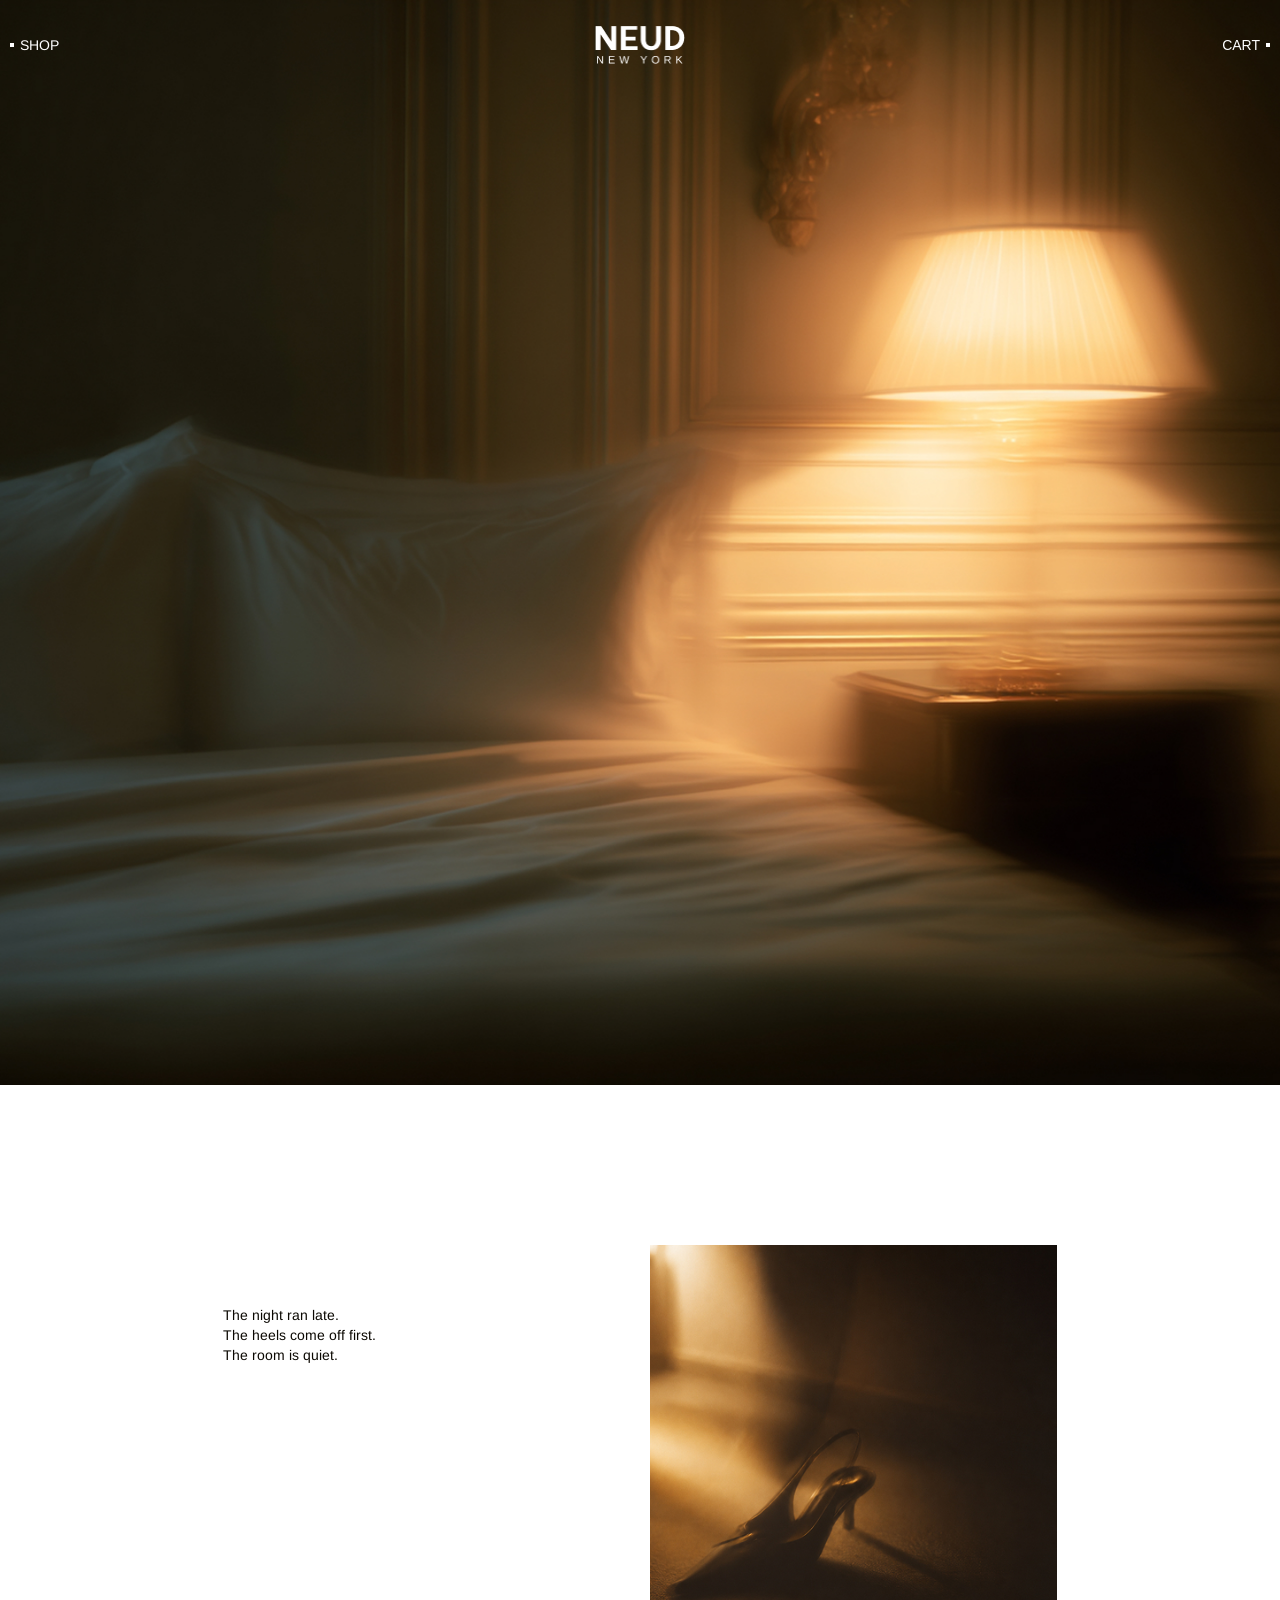
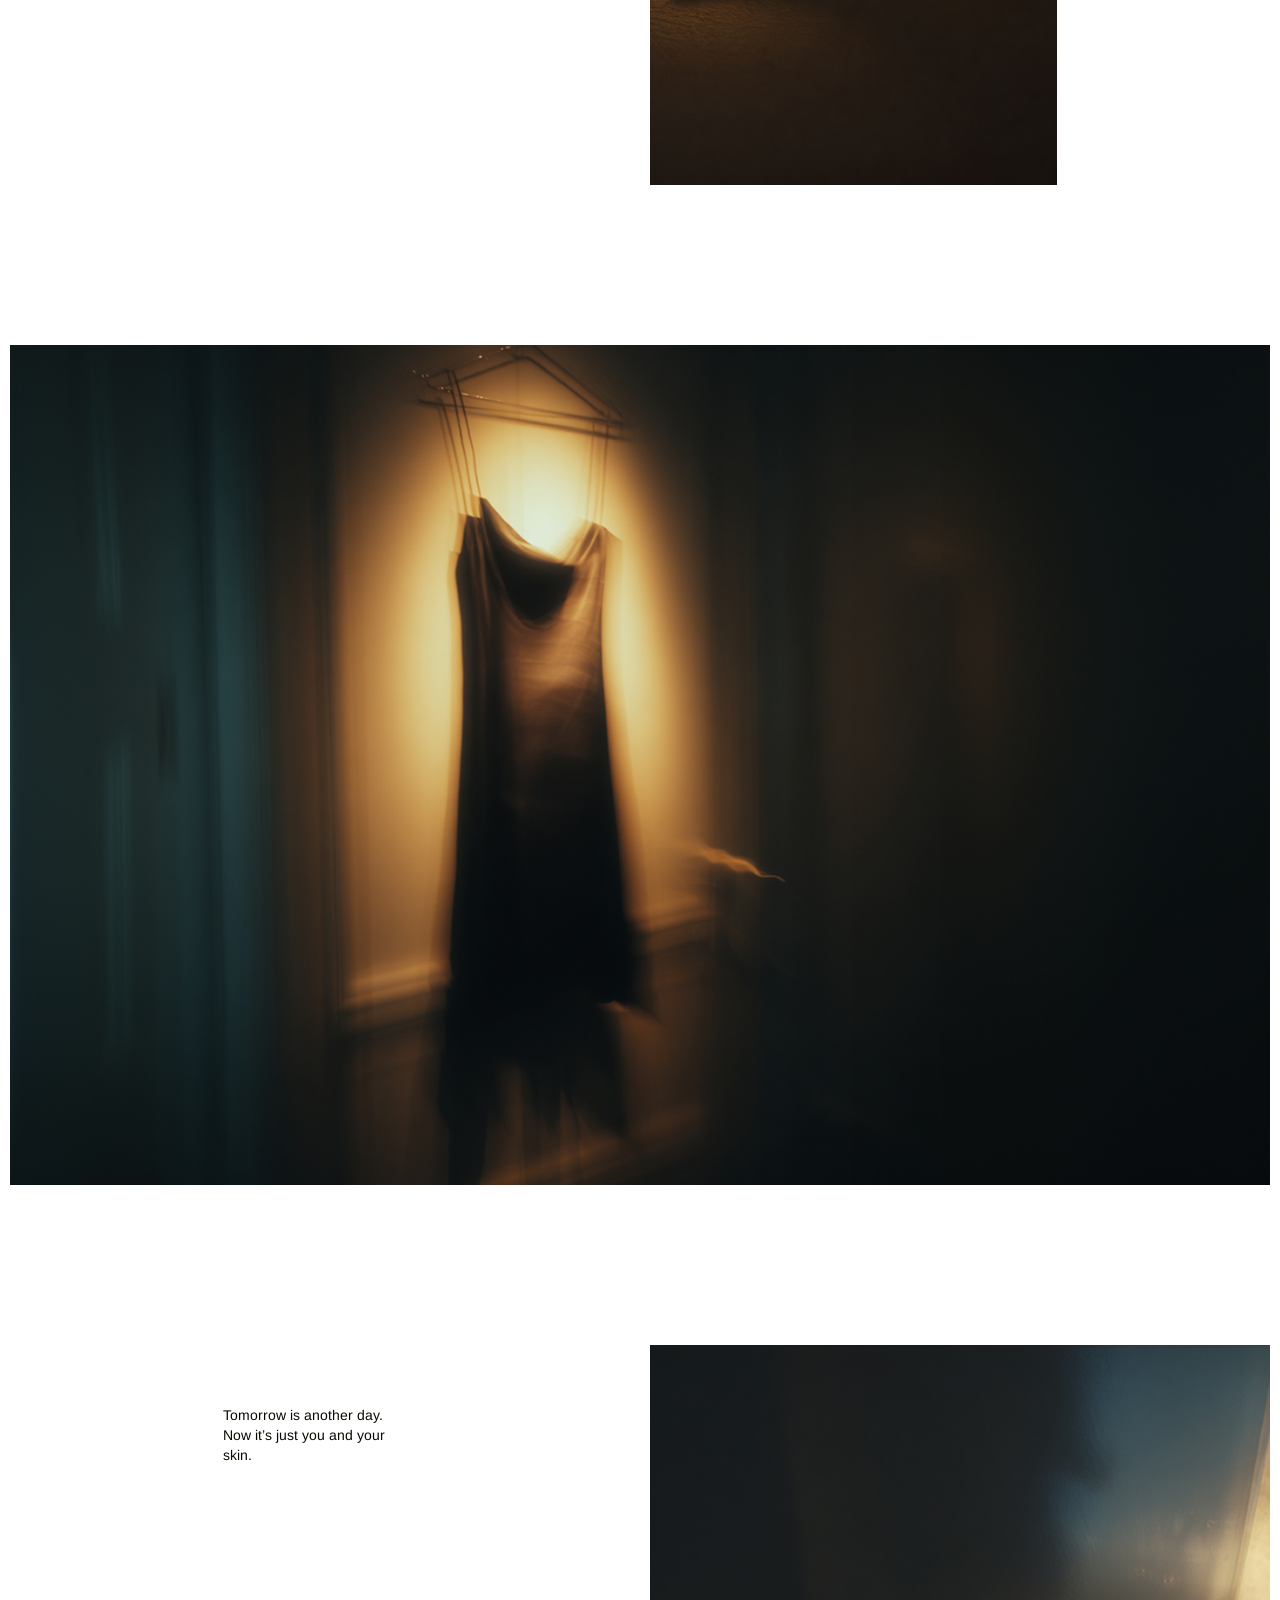
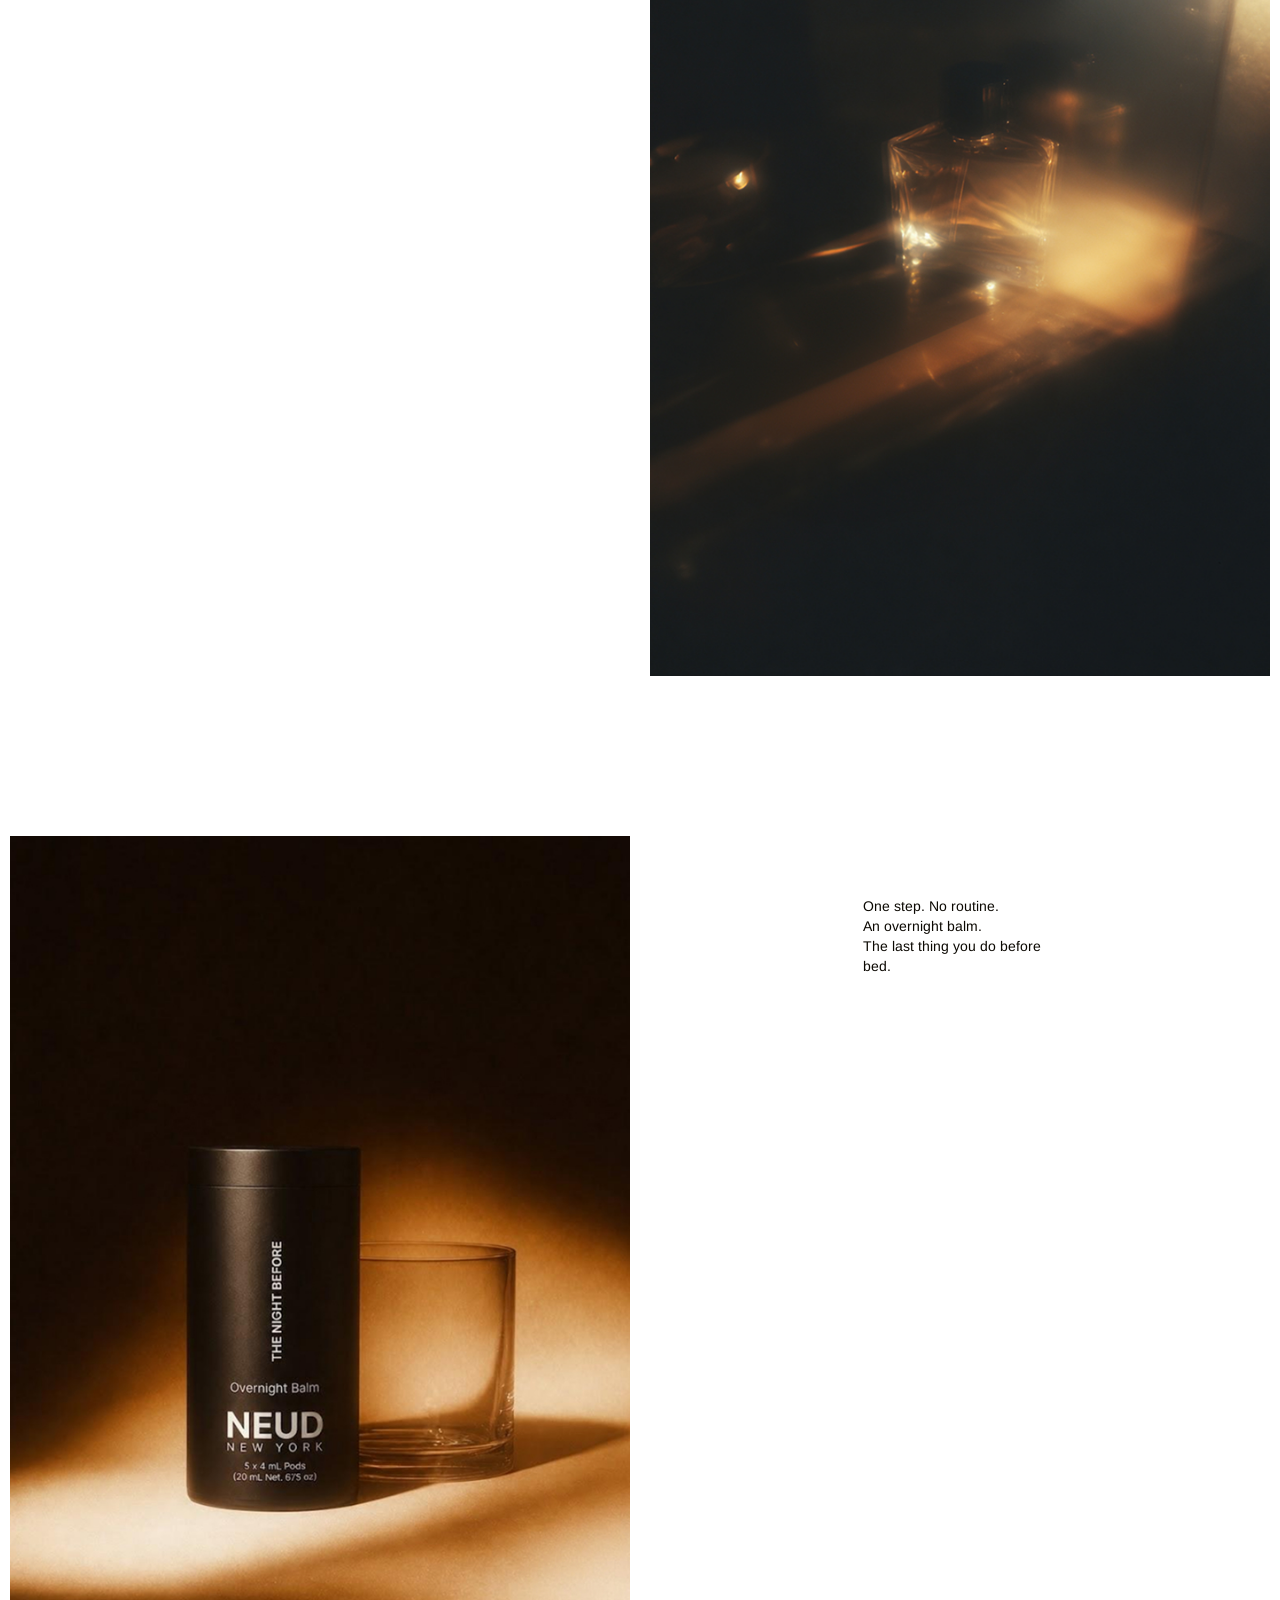
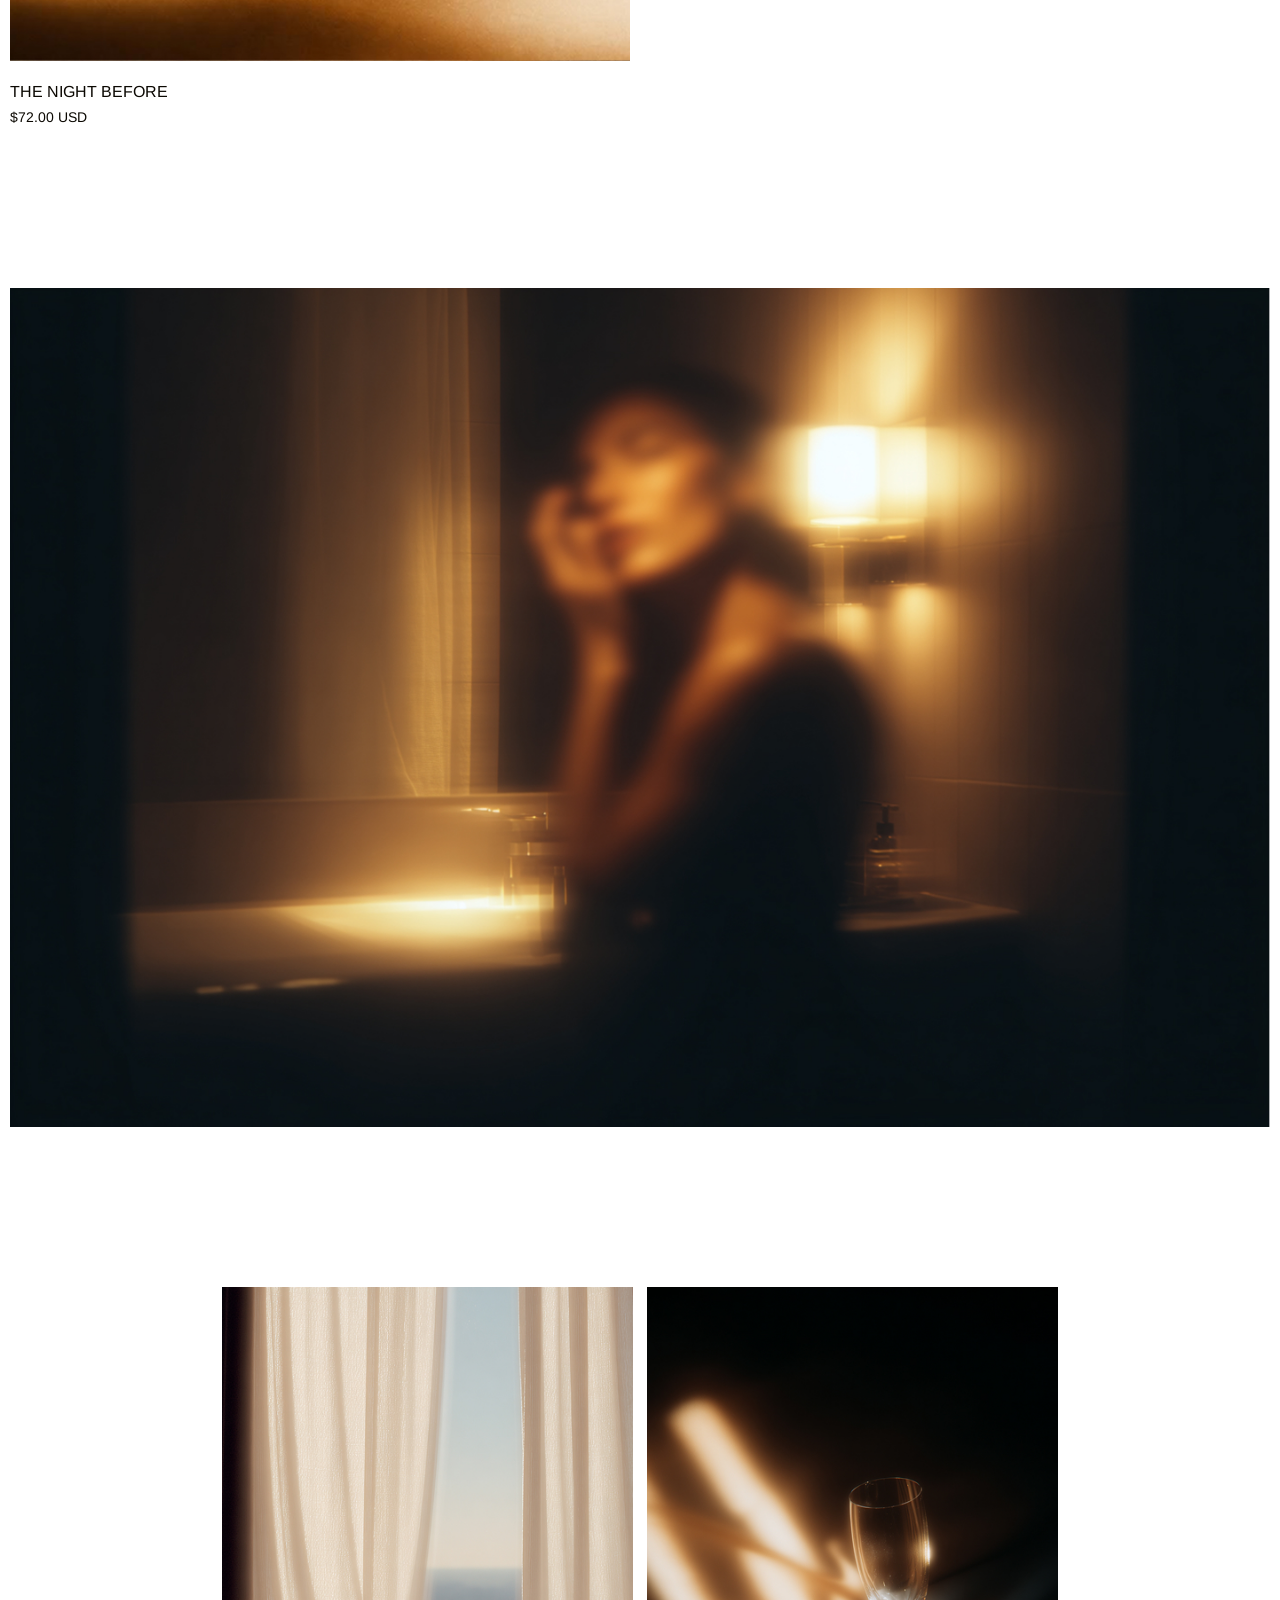
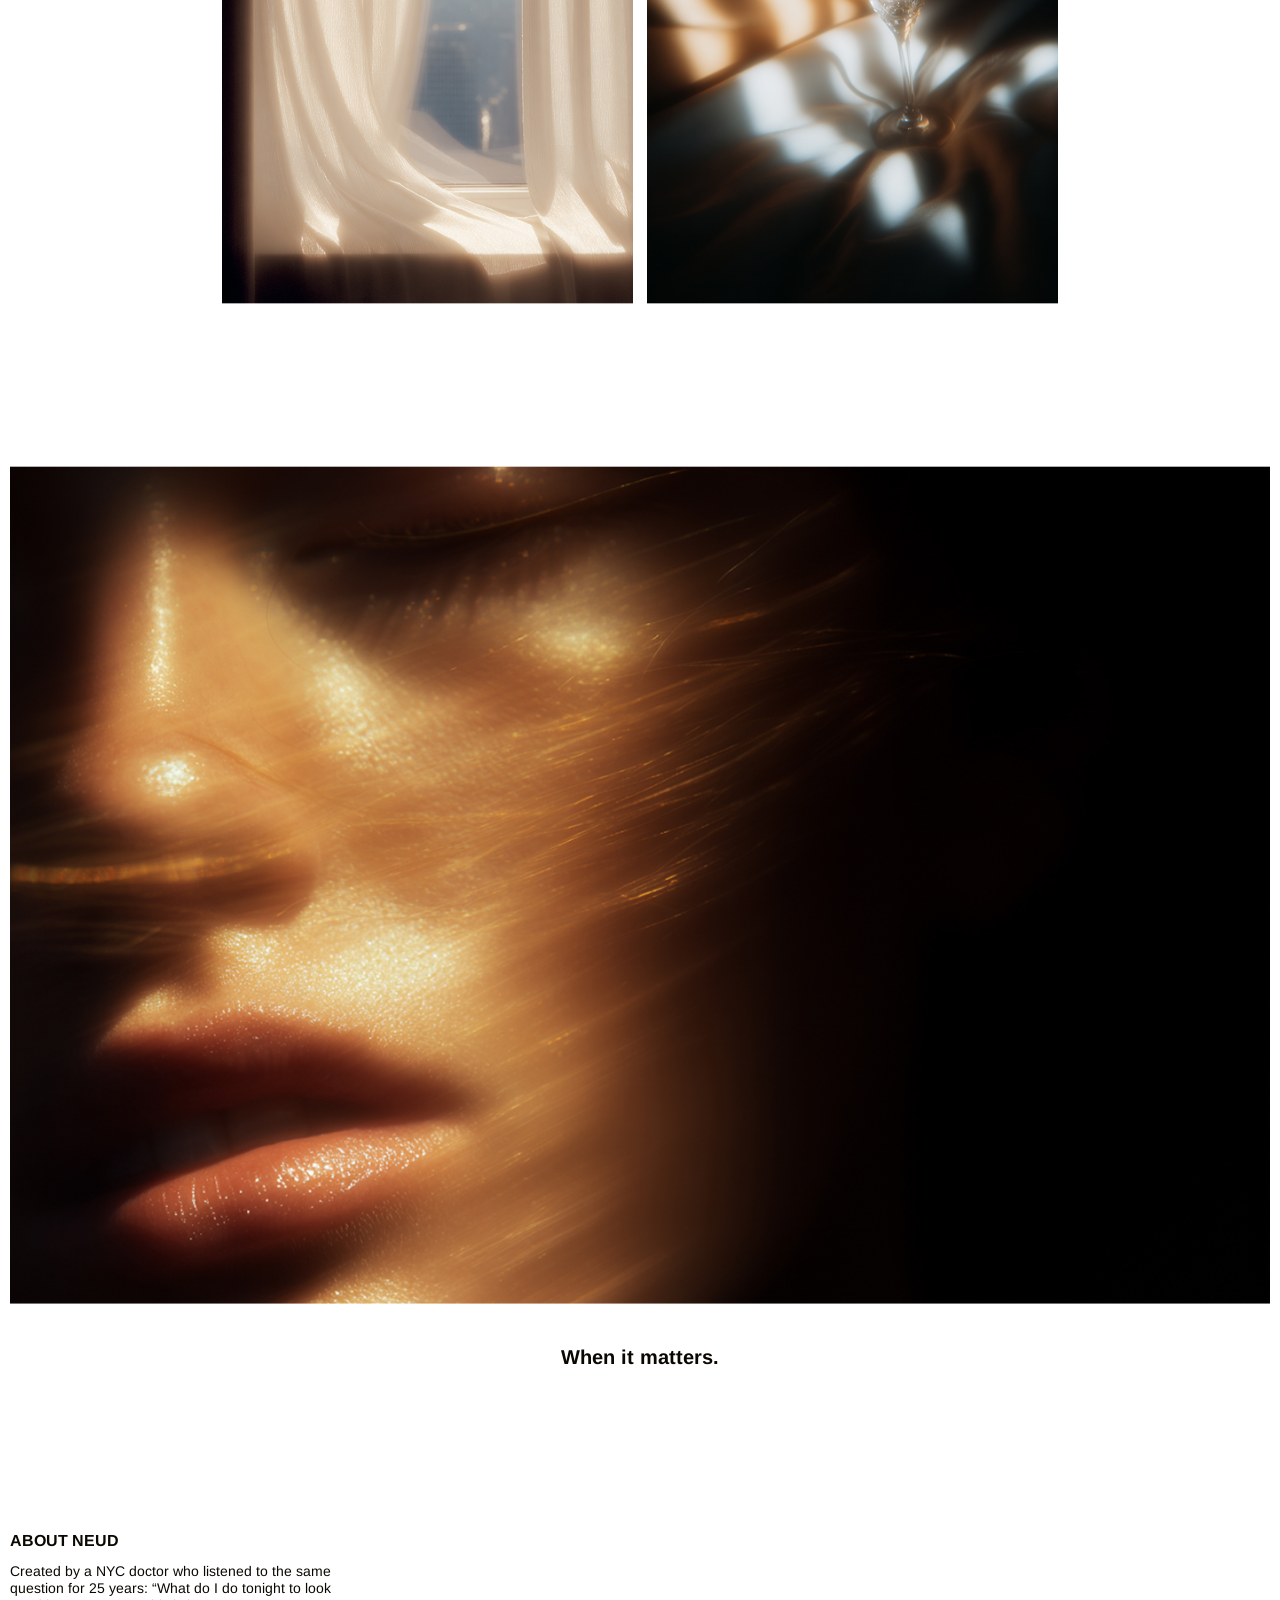
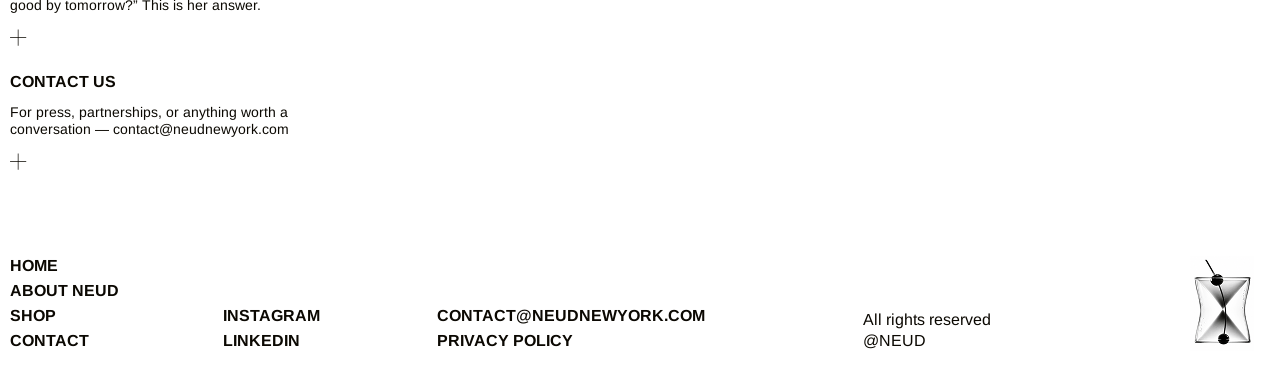
==== commit 13db9d89: "removed sticky header, added grid view in all requared section" ====
--- a/index.html
+++ b/index.html
@@ -21,7 +21,7 @@
 
 <body>
 	<!-- navbar section start -->
-	<header class="header home-header">
+	<header>
 		<nav class="navbar home-nav home-nav-active">
 			<div class="navbar-left">
 				<ul class="navbar-links">
@@ -58,14 +58,17 @@
 		<section class="img-text-section">
 			<div class="container">
 				<div class="img-text-wrapper">
+					<div class="blank"></div>
 					<div class="img-text-content">
 						<p>The night ran late.</p>
 						<p>The heels come off first. </p>
 						<p>The room is quiet.</p>
 					</div>
+					<div class="blank"></div>
 					<div class="img-text-img">
 						<img src="./assets/images/img-text-img1.jpg" alt="img-text-img1">
 					</div>
+					<div class="blank"></div>
 				</div>
 			</div>
 		</section>
@@ -82,10 +85,12 @@
 		<section class="img-text-section2">
 			<div class="container">
 				<div class="img-text-wrapper2">
+					<div class="blank"></div>
 					<div class="img-text-content2">
 						<p>Tomorrow is another day.</p>
 						<p>Now it’s just you and your skin.</p>
 					</div>
+					<div class="blank"></div>
 					<div class="img-text-img2">
 						<img src="./assets/images/img-text-img2.jpg" alt="img-text-img2">
 					</div>
@@ -133,6 +138,7 @@
 							<p><strong>SHOP THE NIGHT BEFORE</strong></p>
 						</div>
 					</div>
+					<div class="blank"></div>
 					<div class="product-text-content">
 						<div class="product-text-desktop-content">
 							<p>One step. No routine.</p>
@@ -143,6 +149,7 @@
 							<p>One step. No routine. An overnight balm.  The last thing you do before bed.</p>
 						</div>
 					</div>
+					<div class="blank"></div>
 				</div>
 			</div>
 		</section>
@@ -159,12 +166,14 @@
 		<section class="img-grid-section">
 			<div class="container">
 				<div class="img-grid-wrap">
+					<div class="blank"></div>
 					<div class="img-grid-item">
 						<img src="./assets/images/grid-img1.jpg" alt="grid-img1">
 					</div>
 					<div class="img-grid-item">
 						<img src="./assets/images/grid-img2.jpg" alt="grid-img2">
 					</div>
+					<div class="blank"></div>
 				</div>
 			</div>
 		</section>
@@ -209,32 +218,30 @@
 				</div>
 			</div>
 			<div class="footer-bottom">
-				<div class="footer-bottom-left">
-					<div class="footer-nav-items">
-						<div class="footer-nav-item">
-							<ul>
-								<li><a href="#!">home</a></li>
-								<li><a href="#!">about neud</a></li>
-								<li><a href="#!">shop</a></li>
-								<li><a href="#!">contact</a></li>
-							</ul>
-						</div>
-						<div class="footer-nav-item">
-							<ul>
-								<li><a href="#!">instagram</a></li>
-								<li><a href="#!">linkedin</a></li>
-							</ul>
-						</div>
-						<div class="footer-nav-item">
-							<ul>
-								<li><a href="#!">contact@neudnewyork.com</a></li>
-								<li><a href="#!">Privacy policy</a></li>
-							</ul>
-						</div>
-					</div>
-				</div>
-				<div class="footer-bottom-right">
+				<div class="footer-nav-item">
+					<ul>
+						<li><a href="#!">home</a></li>
+						<li><a href="#!">about neud</a></li>
+						<li><a href="#!">shop</a></li>
+						<li><a href="#!">contact</a></li>
+					</ul>
+				</div>
+				<div class="footer-nav-item text-center">
+					<ul>
+						<li><a href="#!">instagram</a></li>
+						<li><a href="#!">linkedin</a></li>
+					</ul>
+				</div>
+				<div class="footer-nav-item big">
+					<ul>
+						<li><a href="#!">contact@neudnewyork.com</a></li>
+						<li><a href="#!">Privacy policy</a></li>
+					</ul>
+				</div>
+				<div class="footer-coypyright-wrap">
 					<p class="coypyright-text">All rights reserved @NEUD</p>
+				</div>
+				<div class="footer-btm-img-wrap">
 					<img src="./assets/images/footer-btm-img.png" alt="footer-btm-img" class="footer-btm-img">
 				</div>
 			</div>
--- a/assets/css/footer.css
+++ b/assets/css/footer.css
@@ -1,11 +1,6 @@
 /* footer css start */
 .footer {
     padding: 160px 10px 24px;
-}
-
-.footer-wrap {
-    max-width: 1420px;
-    margin: 0 auto;
 }
 
 .footer-top {
@@ -56,7 +51,6 @@
     bottom: 0;
     height: 1px;
     background: var(--paragraph-text-color);
-    /* transition: all ease .3s; */
 }
 
 .footer-top-item .link:hover::before {
@@ -65,21 +59,15 @@
 }
 
 .footer-bottom {
-    display: flex;
-    justify-content: space-between;
-    gap: 50px;
+    gap: 20px;
     margin-top: 80px;
+    display: grid;
+    grid-template-columns: repeat(6, 1fr);
+    align-items: flex-end;
 }
 
-.footer-bottom-left {
-    max-width: 744px;
-    width: 100%;
-}
-
-.footer-nav-items {
-    display: flex;
-    gap: clamp(20px, 7vw, 133px);
-    align-items: flex-end;
+.footer-nav-item.big {
+    grid-column: span 2;
 }
 
 .footer-nav-item ul {
@@ -101,18 +89,15 @@
     text-decoration: underline;
 }
 
-.footer-bottom-right {
-    display: flex;
-    align-items: flex-end;
-    justify-content: space-between;
-    max-width: 460px;
-    width: 100%;
-}
-
 .coypyright-text {
     font-size: 16px;
     font-weight: 400;
     line-height: 21px;
+}
+
+.footer-btm-img-wrap {
+    display: flex;
+    justify-content: flex-end;
 }
 
 .footer-btm-img {
@@ -130,17 +115,8 @@
     }
 
     .footer-bottom {
-        gap: 32px;
         margin-top: 60px;
-        flex-direction: column;
-    }
-
-    .footer-nav-items {
-        flex-wrap: wrap;
-    }
-
-    .footer-bottom-right {
-        max-width: 100%;
+        grid-template-columns: repeat(2, 1fr);
     }
 
     /* footer css end */
@@ -158,9 +134,18 @@
         margin-top: 12px;
     }
 
-    .footer-nav-items {
-        row-gap: 24px;
-        column-gap: 133px;
+    .footer-bottom {
+        gap: 24px;
+    }
+
+    .footer-nav-item.text-center {
+        display: flex;
+        justify-content: center;
+    }
+
+    .coypyright-text {
+        font-size: 14px;
+        line-height: 20px;
     }
 
     .footer-btm-img {
--- a/assets/css/img-grid-section.css
+++ b/assets/css/img-grid-section.css
@@ -5,11 +5,16 @@
 
 .img-grid-wrap {
     display: grid;
-    grid-template-columns: repeat(2, 1fr);
+    grid-template-columns: repeat(6, 1fr);
     gap: 14px;
-    max-width: 940px;
+    /* max-width: 940px; */
     width: 100%;
-    margin: 0 auto;
+    /* margin: 0 auto; */
+}
+
+.img-grid-item {
+    grid-column: span 2;
+    width: 100%;
 }
 
 /* img-grid-section css end */
@@ -20,5 +25,14 @@
     .img-grid-section {
         padding: 80px 0;
     }
+
+    .img-grid-wrap .blank {
+        display: none;
+    }
+
+    .img-grid-item {
+        grid-column: span 3;
+    }
+
     /* img-grid-section css end */
 }
--- a/assets/css/product-text-section.css
+++ b/assets/css/product-text-section.css
@@ -4,11 +4,15 @@
 }
 
 .product-text-wrapper {
-    max-width: 1180px;
     width: 100%;
     display: grid;
-    grid-template-columns: minmax(250px, 700px) auto;
+    grid-template-columns: repeat(6, 1fr);
     gap: 20px;
+}
+
+.product-text-card {
+    grid-column: span 3;
+    width: 100%;
 }
 
 .product-text-card-mobile {
@@ -48,6 +52,14 @@
         padding: 40px 0 63px;
     }
 
+    .product-text-wrapper .blank {
+        display: none;
+    }
+
+    .product-text-content {
+        grid-column: span 3;
+    }
+
     /* img-text-section css end */
 }
 
@@ -59,6 +71,11 @@
         gap: 32px;
     }
 
+    .product-text-card {
+        grid-column: span 1;
+        order: 2;
+    }
+
     .product-text-card-mobile {
         display: block;
     }
@@ -67,6 +84,7 @@
         margin-top: 0;
         order: 1;
         margin-left: 0;
+        grid-column: span 1;
     }
 
     .product-text-desktop-content {
@@ -77,9 +95,5 @@
         display: block;
     }
 
-    .product-text-card {
-        order: 2;
-    }
-
     /* img-text-section css end */
 }
--- a/assets/css/img-text-section2.css
+++ b/assets/css/img-text-section2.css
@@ -4,11 +4,9 @@
 }
 
 .img-text-wrapper2 {
-    max-width: 1178px;
     width: 100%;
-    margin-left: auto;
     display: grid;
-    grid-template-columns: auto minmax(250px, 699px);
+    grid-template-columns: repeat(6, 1fr);
     gap: 20px;
 }
 
@@ -22,6 +20,11 @@
     line-height: 20px;
 }
 
+.img-text-img2 {
+    grid-column: span 3;
+    width: 100%;
+}
+
 /* img-text-section css end */
 
 @media only screen and (max-width:992px) {
@@ -31,8 +34,16 @@
         padding: 80px 0 40px;
     }
 
-    /* img-text-section css end */
+    .img-text-wrapper2 .blank {
+        display: none;
+    }
+
+    .img-text-content2 {
+        grid-column: span 3;
+    }
 }
+
+/* img-text-section css end */
 
 @media only screen and (max-width: 575px) {
 
@@ -44,6 +55,11 @@
 
     .img-text-content2 {
         margin-top: 0;
+        grid-column: span 1;
+    }
+
+    .img-text-img2 {
+        grid-column: span 1;
     }
 
     /* img-text-section css end */
--- a/assets/css/img-text-section.css
+++ b/assets/css/img-text-section.css
@@ -4,11 +4,9 @@
 }
 
 .img-text-wrapper {
-    max-width: 940px;
     width: 100%;
-    margin: 0 auto;
     display: grid;
-    grid-template-columns: repeat(2, 1fr);
+    grid-template-columns: repeat(6, 1fr);
     gap: 20px;
 }
 
@@ -22,6 +20,10 @@
     line-height: 20px;
 }
 
+.img-text-img {
+    grid-column: span 2;
+}
+
 /* img-text-section css end */
 
 @media only screen and (max-width:992px) {
@@ -29,6 +31,18 @@
     /* img-text-section css start */
     .img-text-section {
         padding: 80px 0;
+    }
+
+    .img-text-wrapper .blank {
+        display: none;
+    }
+
+    .img-text-content {
+        grid-column: span 3;
+    }
+
+    .img-text-img {
+        grid-column: span 3;
     }
 
     /* img-text-section css end */
@@ -44,6 +58,11 @@
 
     .img-text-content {
         margin-top: 0;
+        grid-column: span 1;
+    }
+
+    .img-text-img {
+        grid-column: span 1;
     }
 
     /* img-text-section css end */
--- a/assets/css/navbar.css
+++ b/assets/css/navbar.css
@@ -1,14 +1,4 @@
 /* navbar css start */
-.header {
-    position: relative;
-    height: 90px;
-}
-
-.header.home-header {
-    position: unset;
-    height: auto;
-}
-
 .navbar {
     height: 90px;
     display: flex;
@@ -22,12 +12,7 @@
     position: relative;
 }
 
-.navbar.nav-hidden {
-    transform: translateY(-100%);
-    transition: all 0.7s ease;
-}
-
-.navbar.nav-fixed {
+.navbar.home-nav-active {
     position: fixed;
     top: 0;
     left: 0;
@@ -35,17 +20,14 @@
     transition: ease .3s;
     width: 100%;
     z-index: 999;
+    opacity: 0;
+    visibility: hidden;
+    background: transparent;
 }
 
 .navbar.home-nav {
-    background: transparent;
-    position: fixed;
-    top: 0;
-    left: 0;
-    right: 0;
-    transition: ease .3s;
-    width: 100%;
-    z-index: 999;
+    opacity: 1;
+    visibility: visible;
 }
 
 .navbar-links {
@@ -140,7 +122,6 @@
 @media only screen and (max-width:575px) {
 
     /* navbar css start */
-    .header,
     .navbar {
         height: 75px;
     }
--- a/assets/css/main.css
+++ b/assets/css/main.css
@@ -136,7 +136,7 @@
 }
 
 .container {
-    max-width: 1440px;
+    max-width: 100%;
     padding: 0 10px;
     margin: 0 auto;
 }
@@ -157,7 +157,7 @@
 textarea,
 select {
     color: var(--paragraph-text-color);
-    font-size: 16px;
+    font-size: 12px;
     font-weight: 400;
     font-family: var(--paragraph-font);
     outline: none;
@@ -167,13 +167,14 @@
     appearance: none;
     -moz-appearance: textfield;
     -webkit-appearance: none;
-    /* Firefox */
+    line-height: 15px;
+    width: 100%;
 }
 
 input::placeholder,
 textarea::placeholder,
 select::placeholder {
-    color: var(--text-muted);
+    color: var(--paragraph-text-color);
 }
 
 input::-webkit-outer-spin-button,
@@ -207,7 +208,7 @@
     border: 1px solid var(--btn-bg);
 }
 
-.btn:hover{
+.btn:hover {
     color: var(--btn-bg);
     background: var(--btn-color);
 }
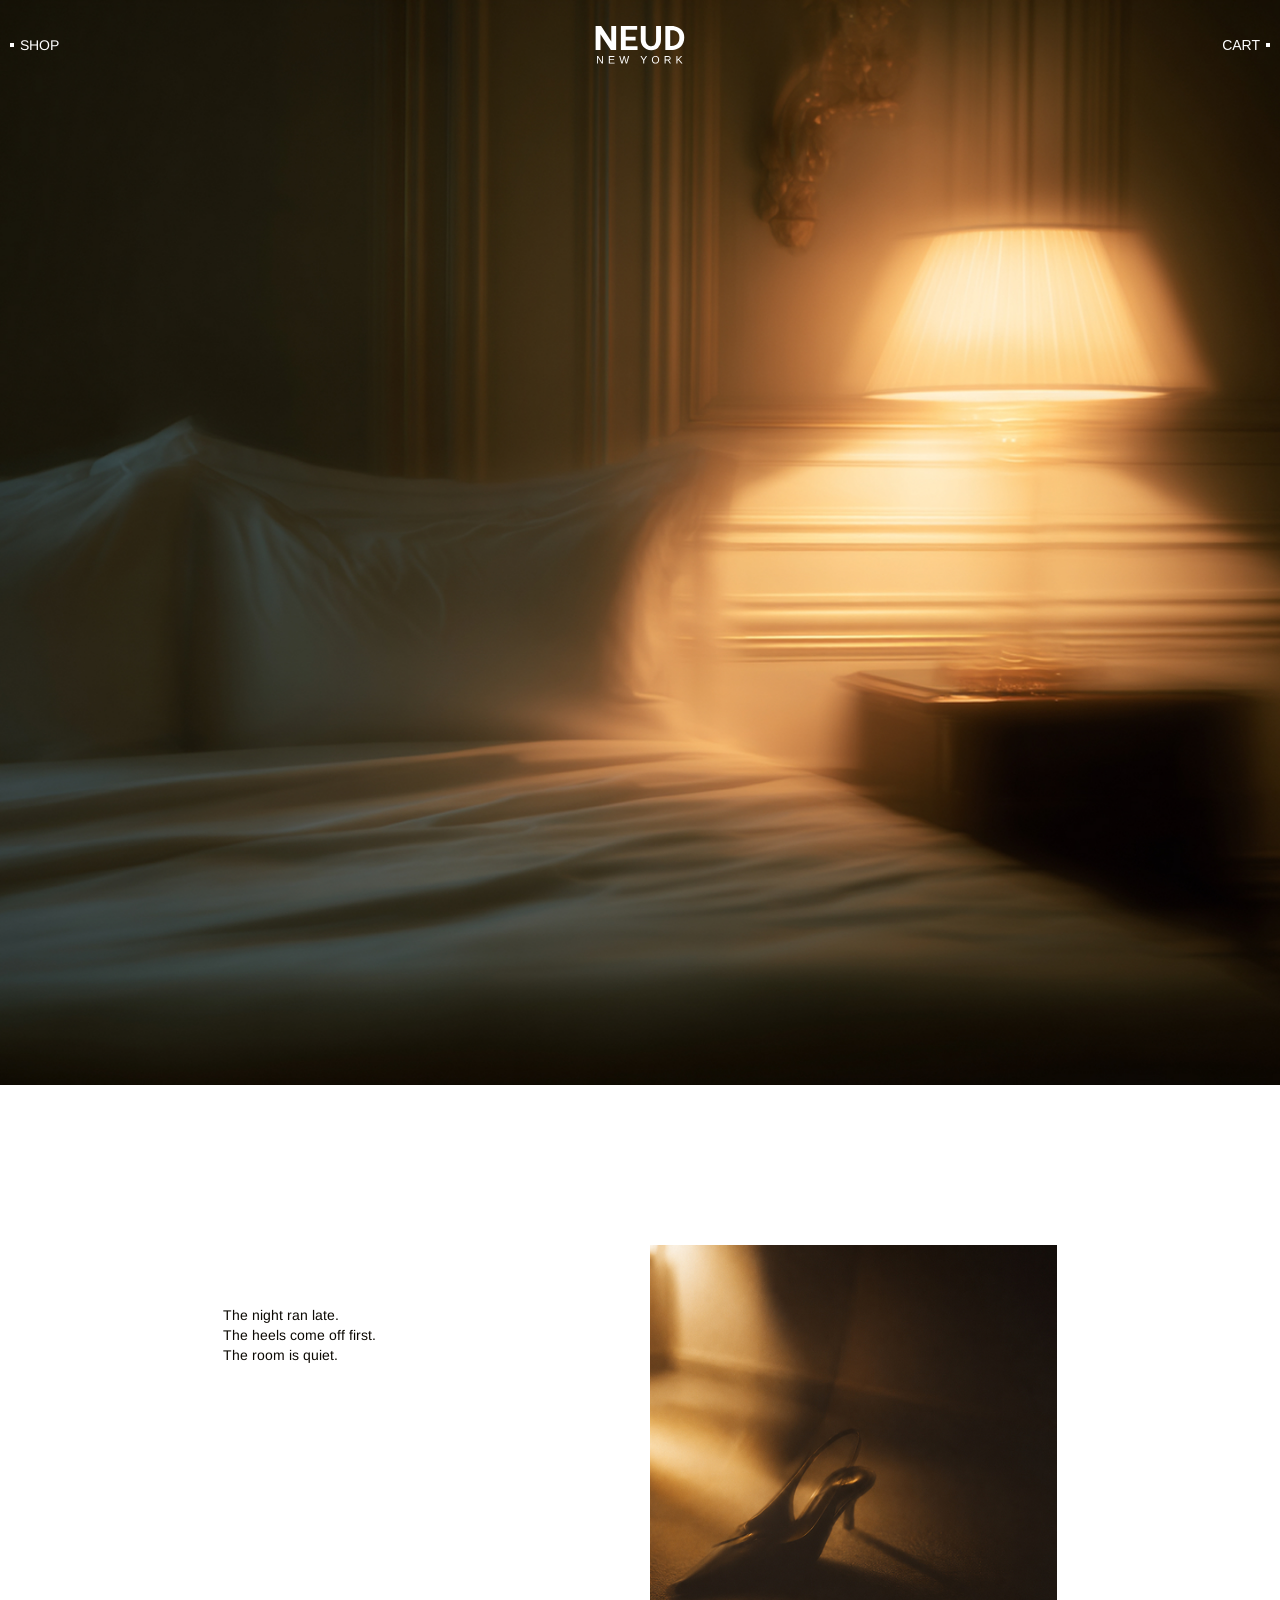
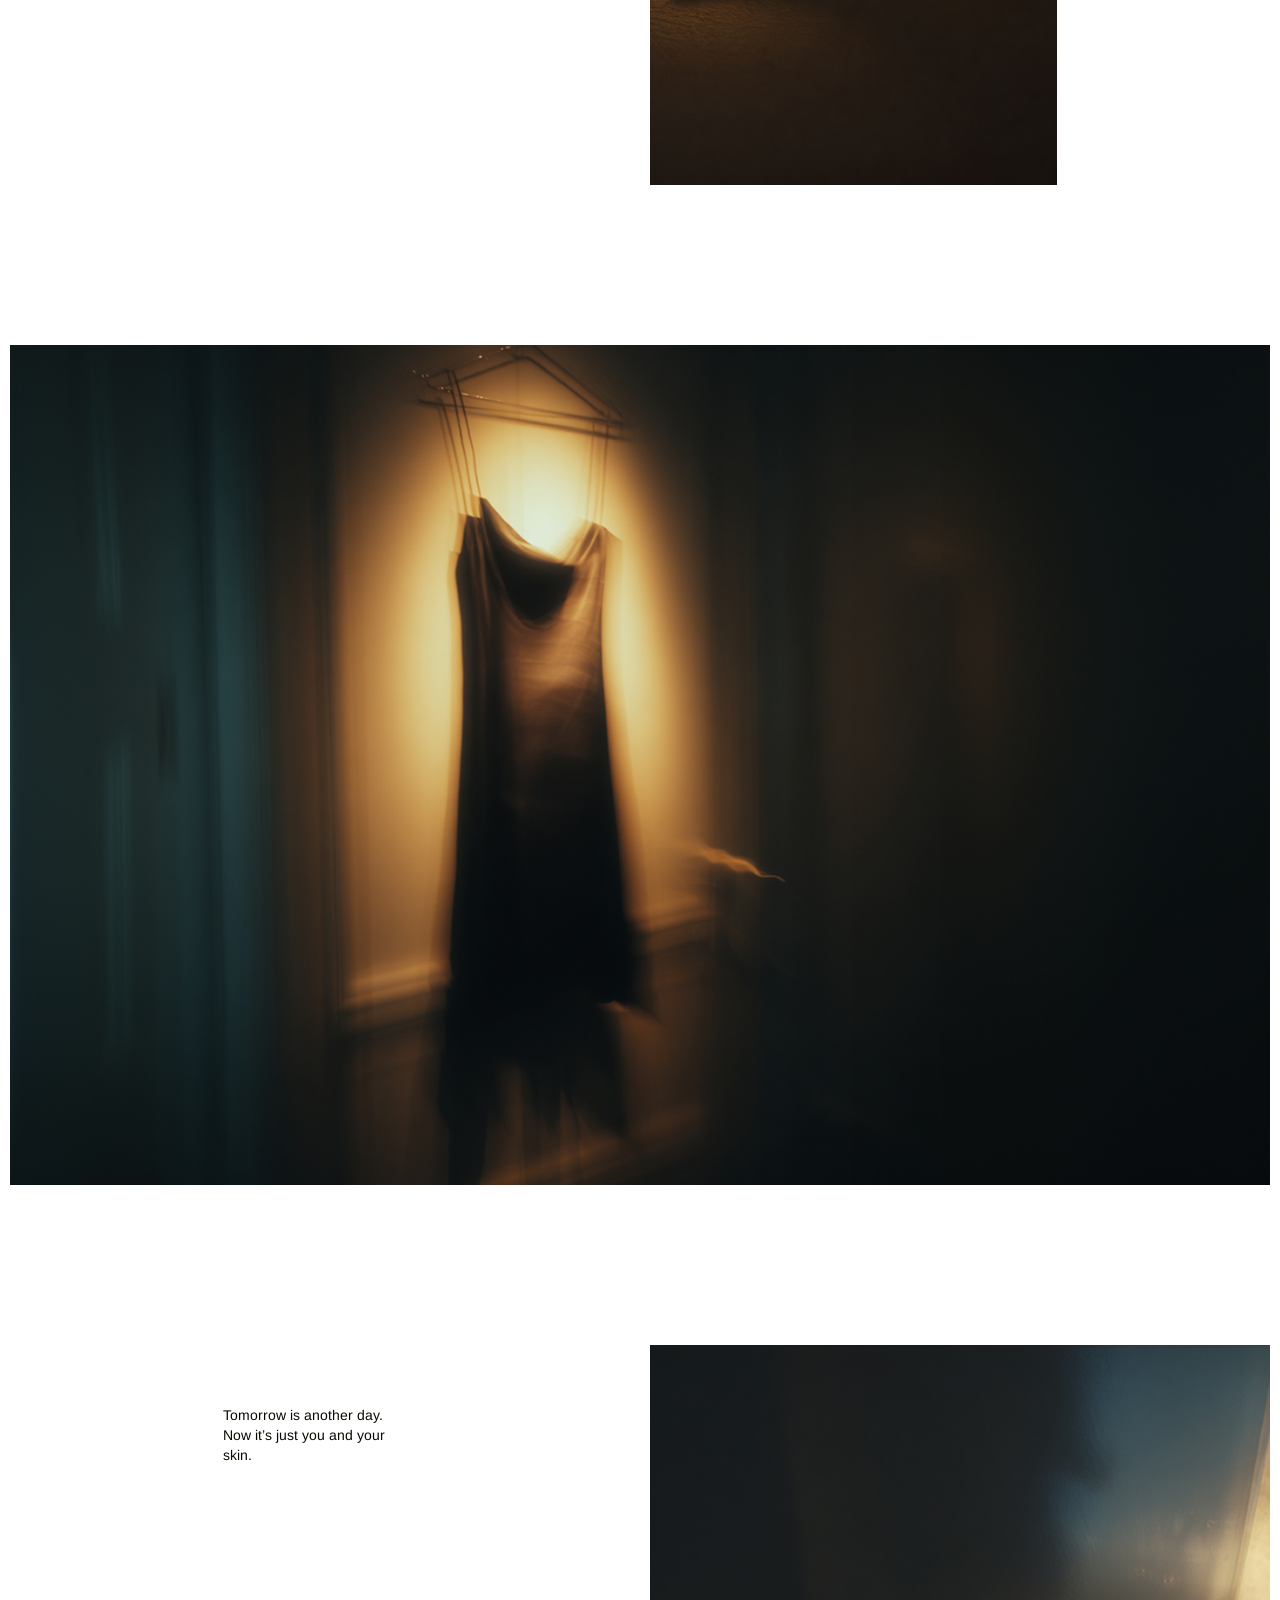
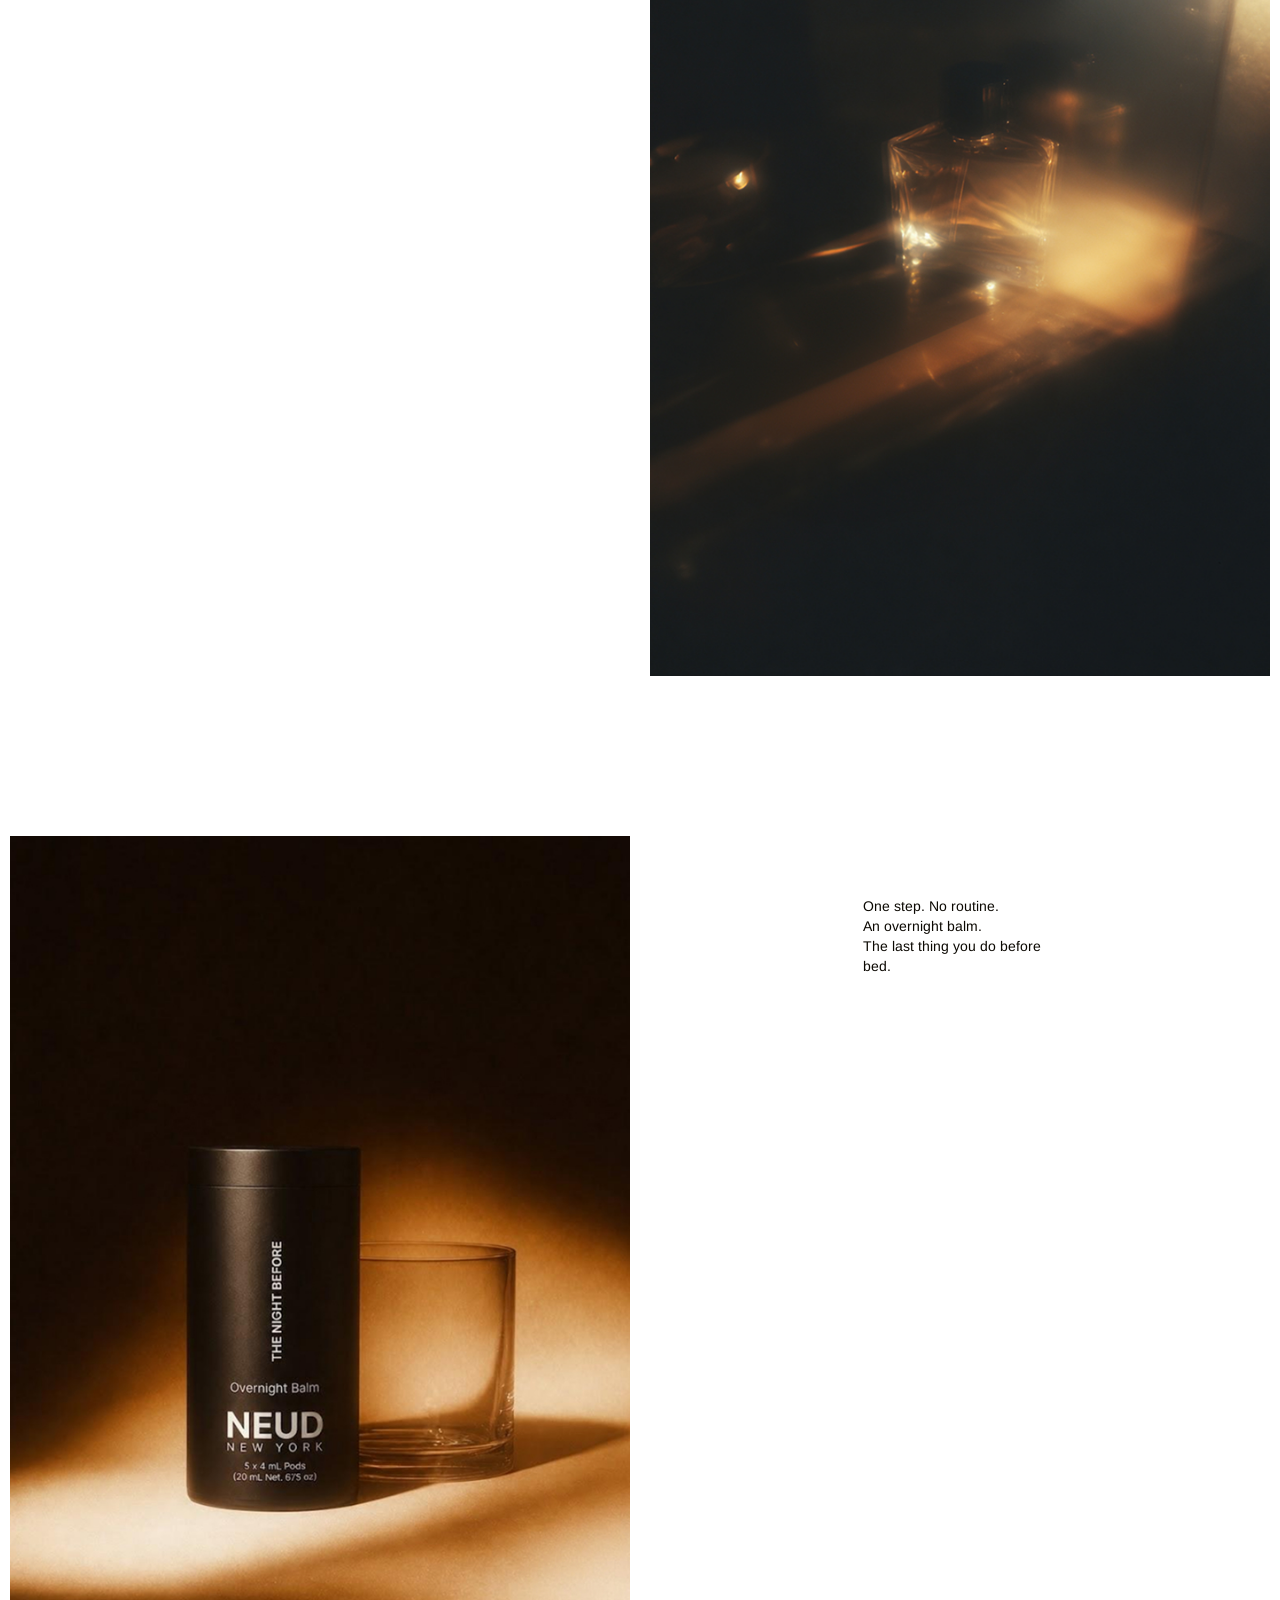
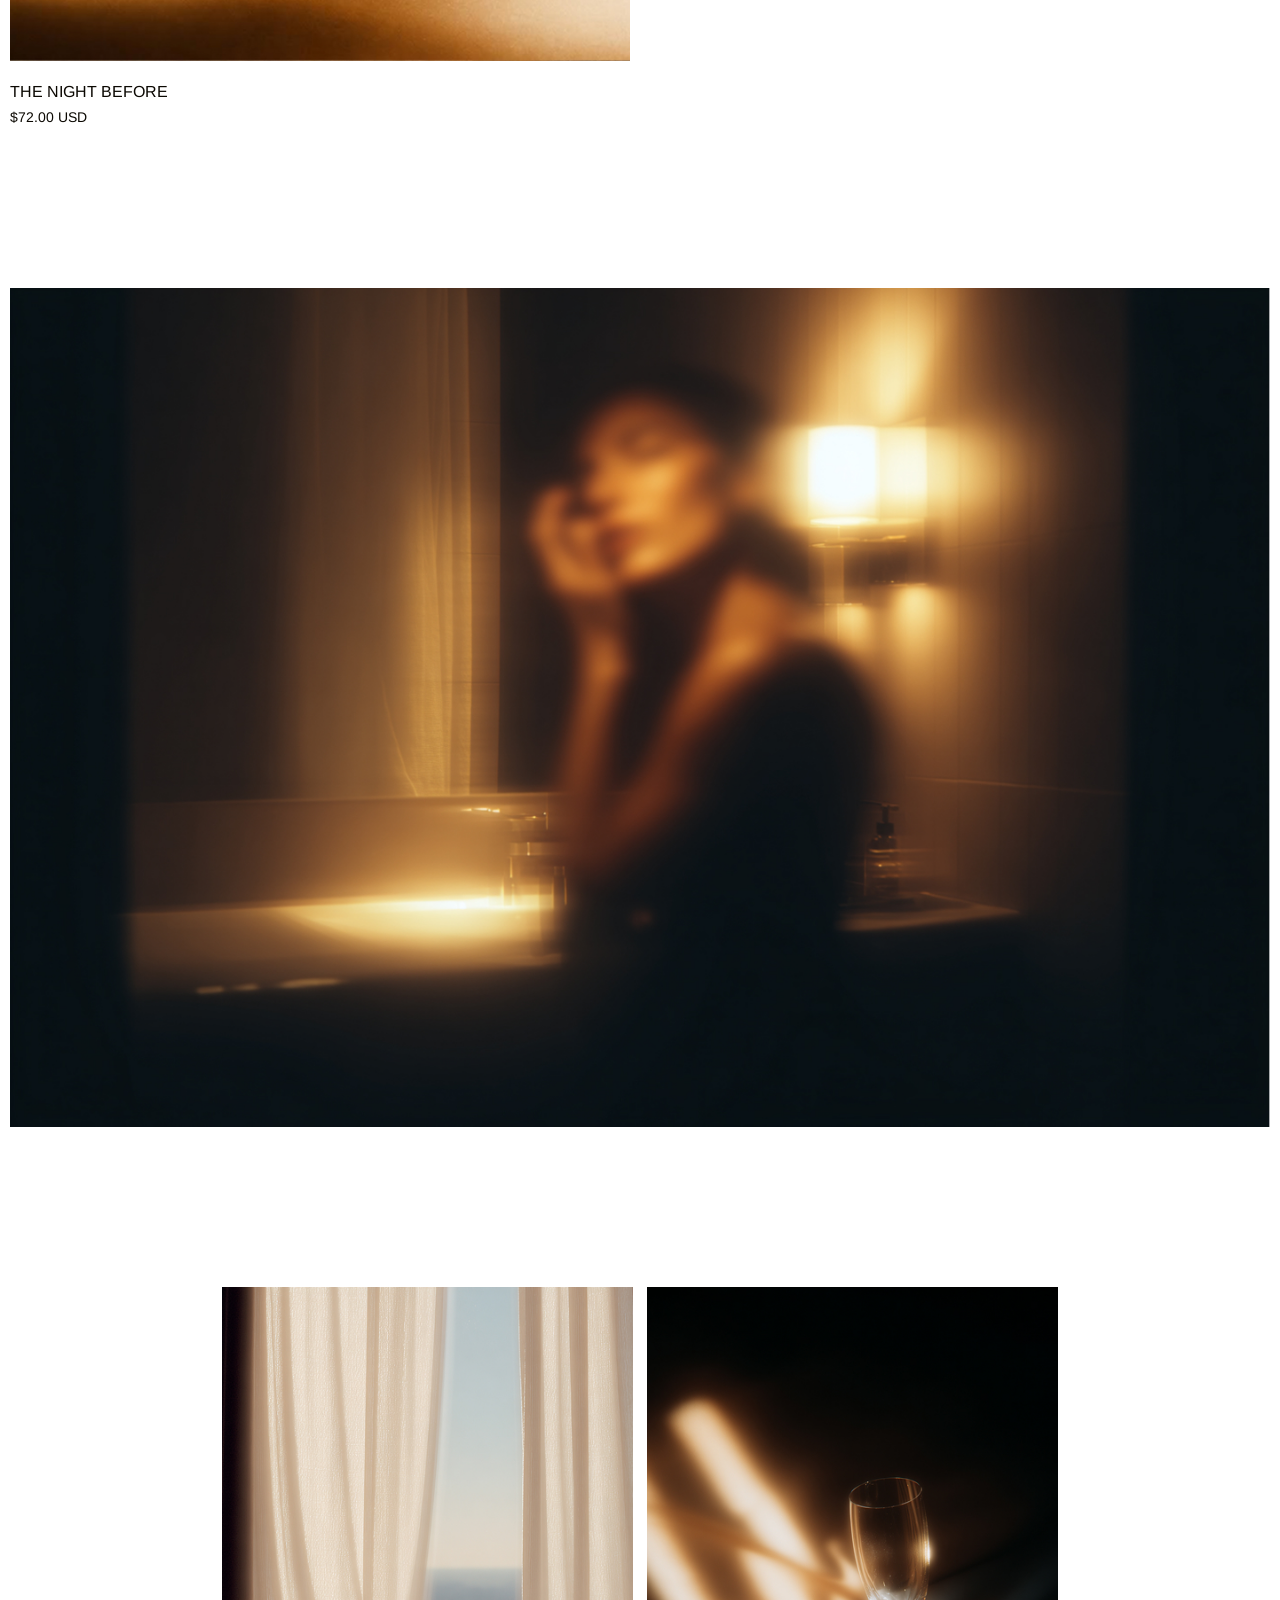
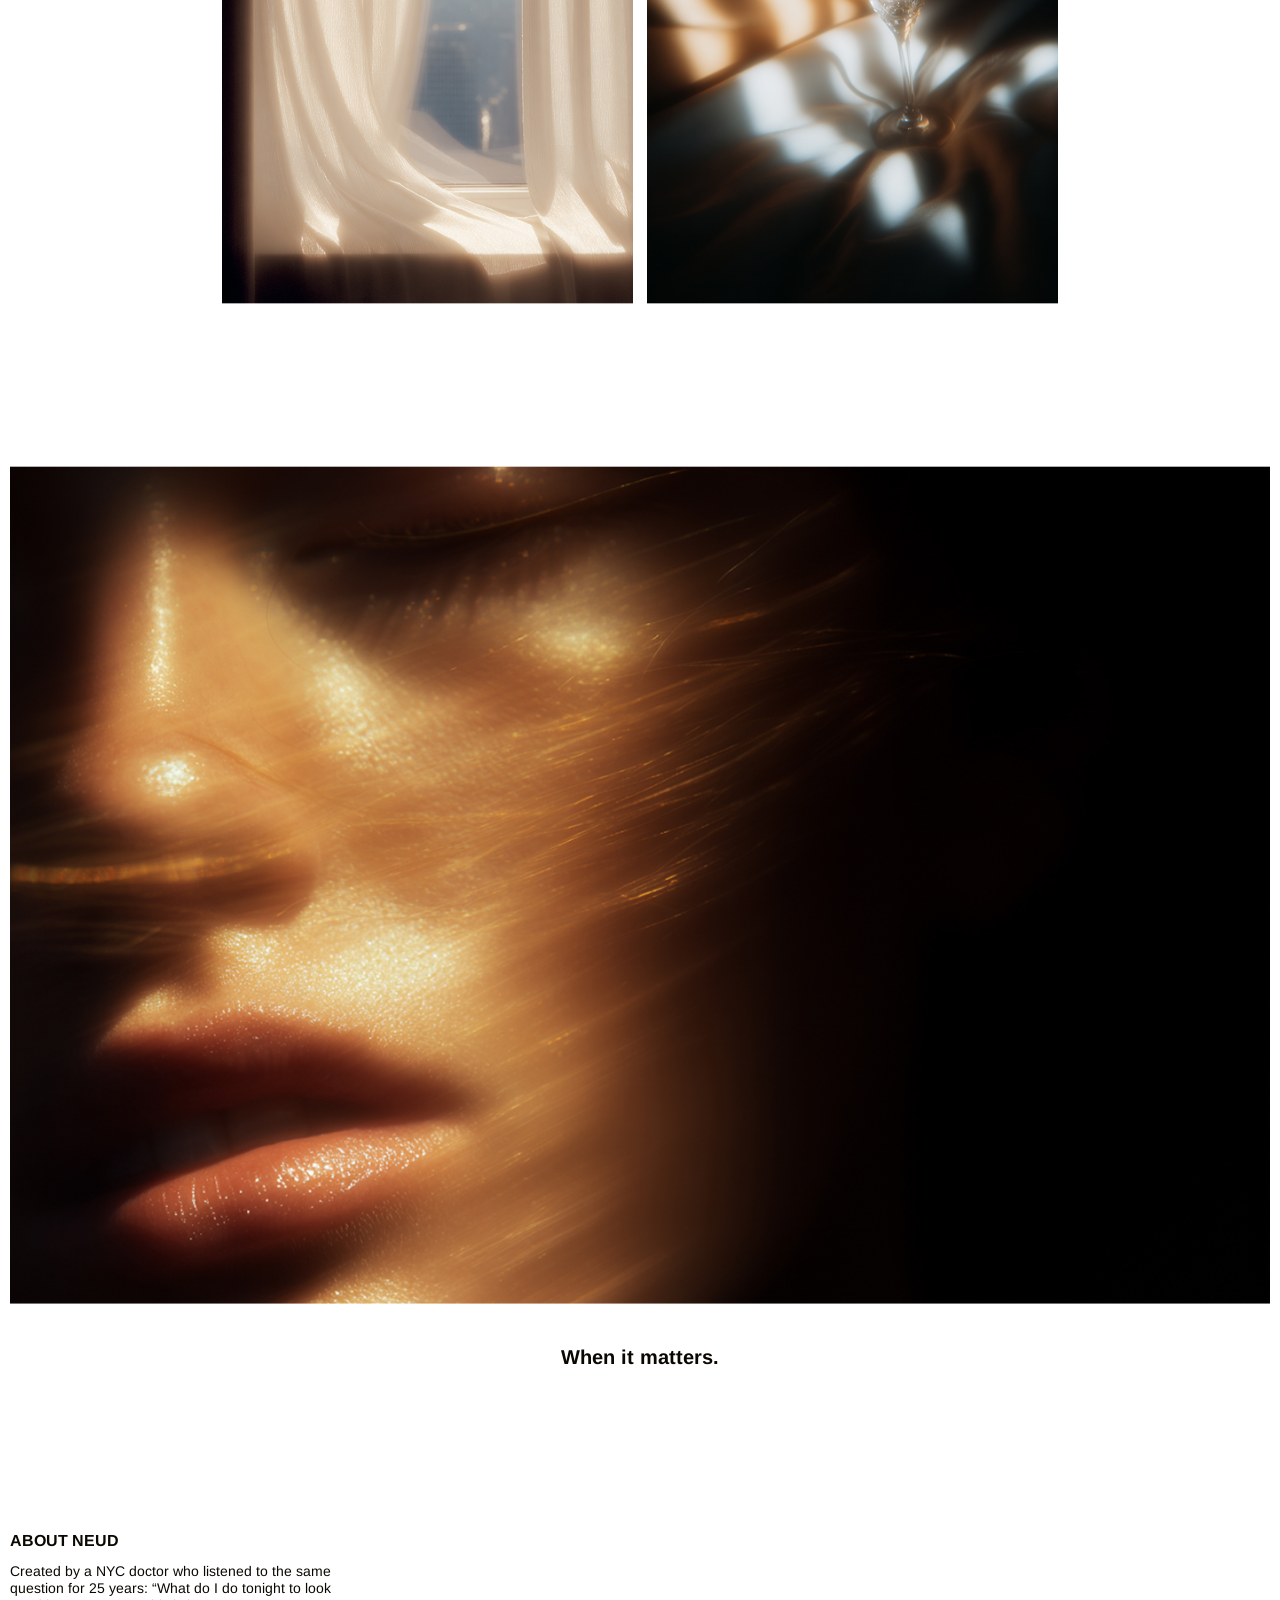
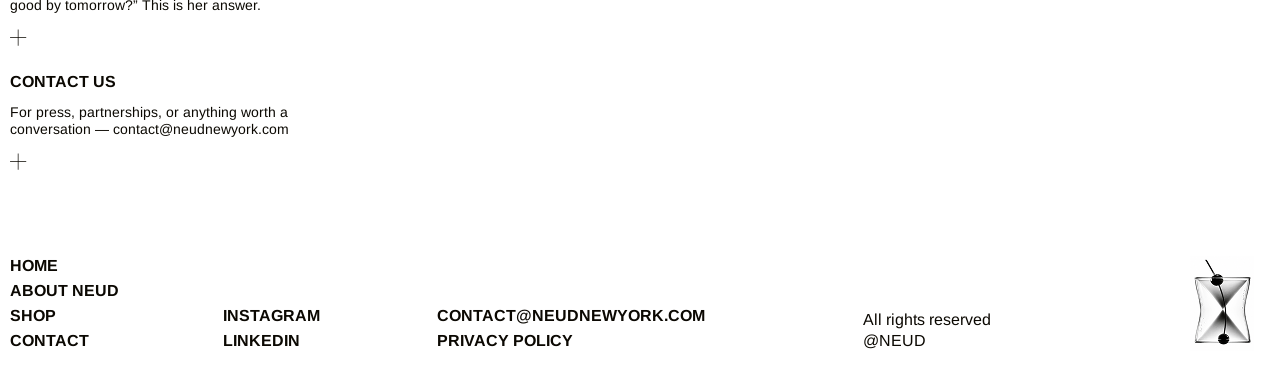
==== commit 63f7ddd7: "added heigh resulation svg logo" ====
--- a/index.html
+++ b/index.html
@@ -30,10 +30,10 @@
 			</div>
 			<div class="navbar-logo">
 				<a href="index.html" class="logo-white">
-					<img src="./assets/images/NEUD-white.png" alt="NEUD-white">
+					<img src="./assets/images/NEUD-white.svg" alt="NEUD-white">
 				</a>
 				<a href="index.html" class="logo-black">
-					<img src="./assets/images/NEUD-black.png" alt="NEUD-black">
+					<img src="./assets/images/NEUD-black.svg" alt="NEUD-black">
 				</a>
 			</div>
 			<div class="navbar-right">
@@ -189,6 +189,7 @@
 
 	</main>
 
+	<!-- footer start -->
 	<footer class="footer">
 		<div class="footer-wrap">
 			<div class="footer-top">
@@ -247,6 +248,7 @@
 			</div>
 		</div>
 	</footer>
+	<!-- footer end -->
 
 	<!-- js link start -->
 	<script src="./assets/js/jquery-3.7.1.min.js"></script>
--- a/assets/css/navbar.css
+++ b/assets/css/navbar.css
@@ -8,7 +8,6 @@
     padding: 0 10px;
     width: 100%;
     background-color: var(--white);
-    transition: ease 5s;
     position: relative;
 }
 
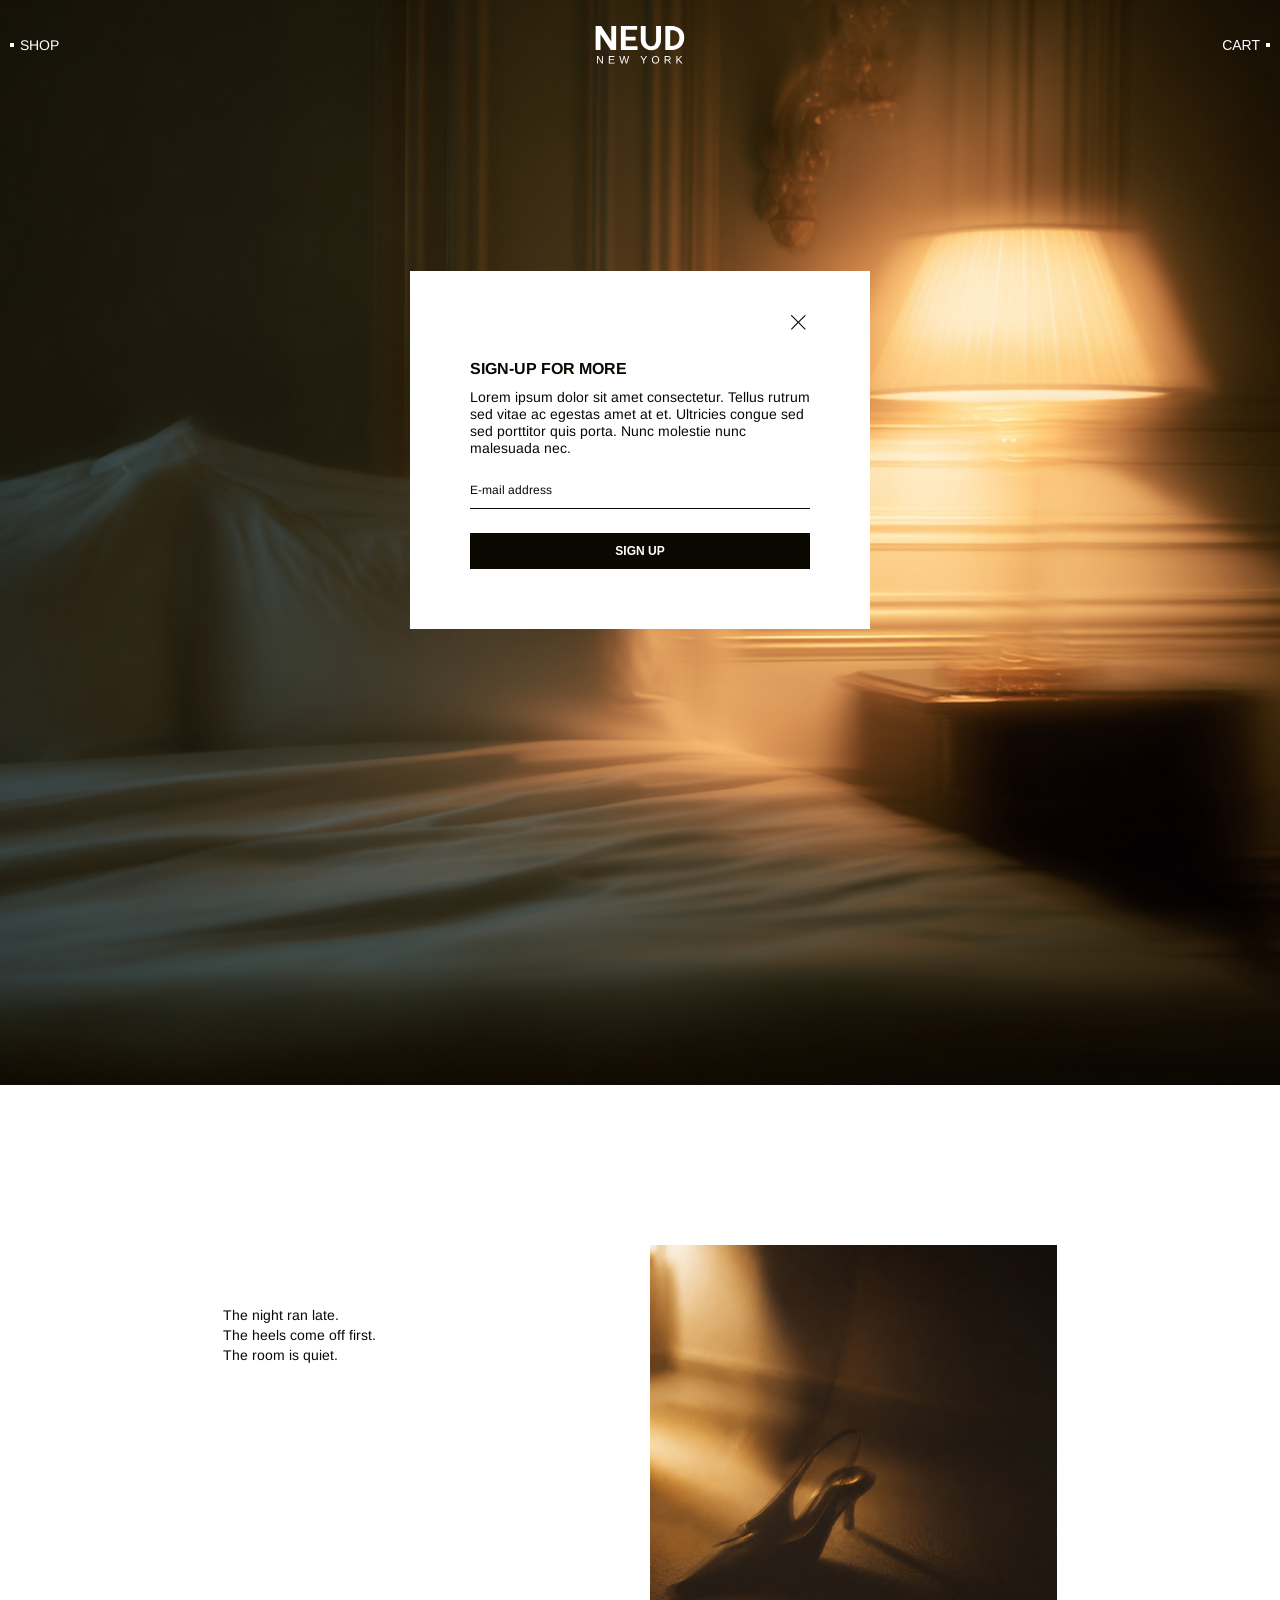
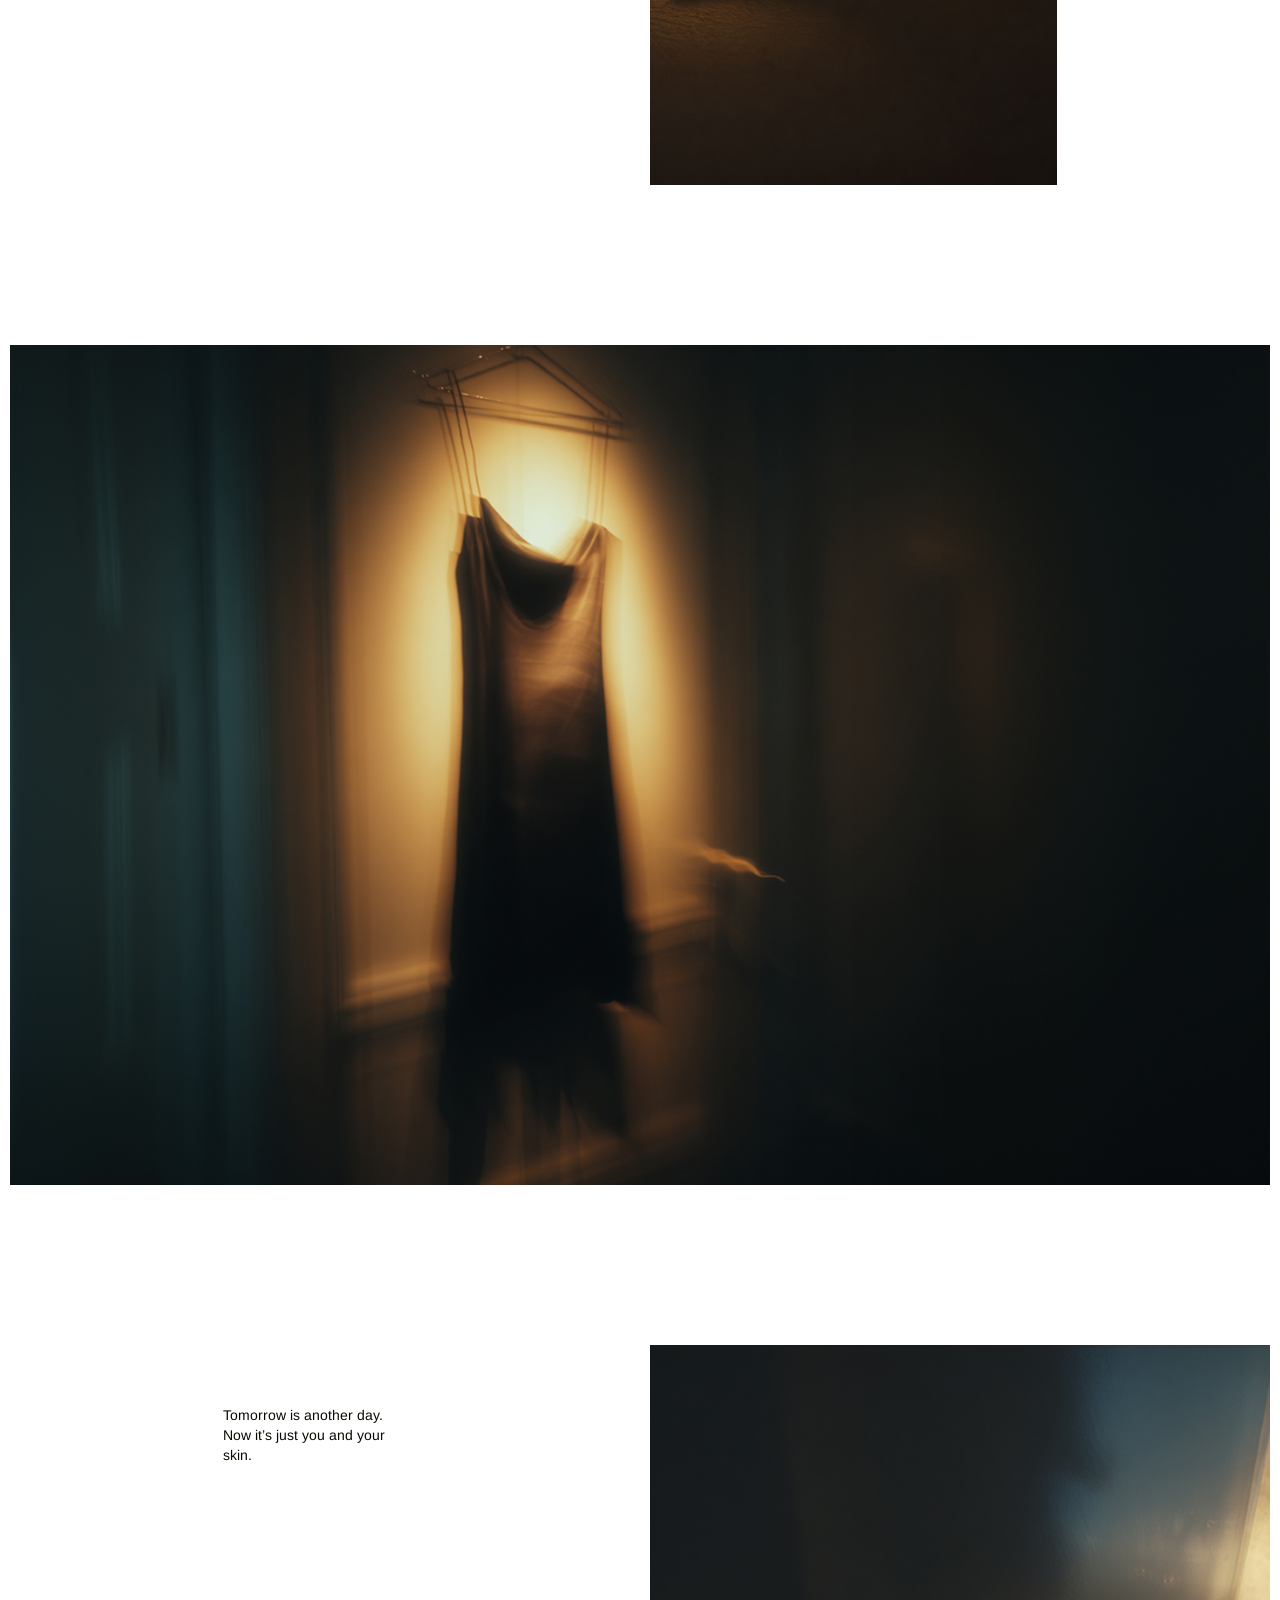
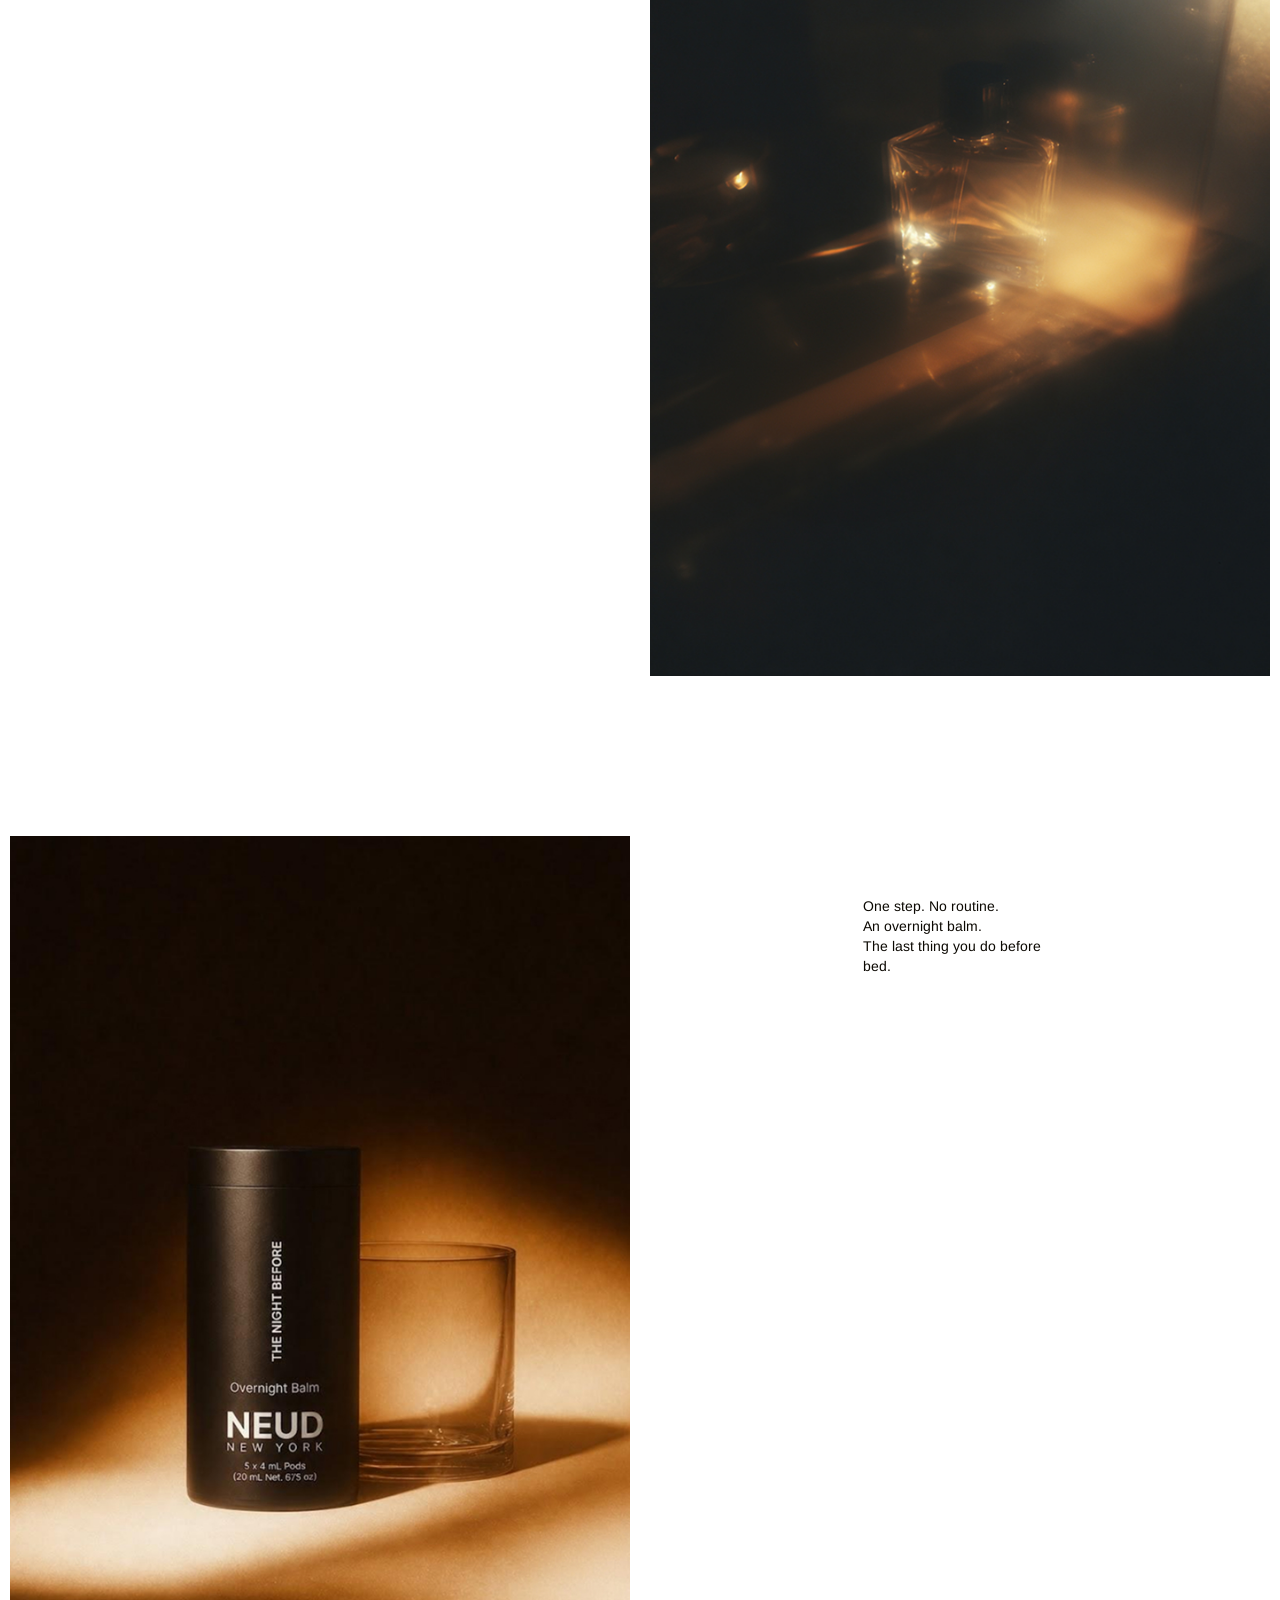
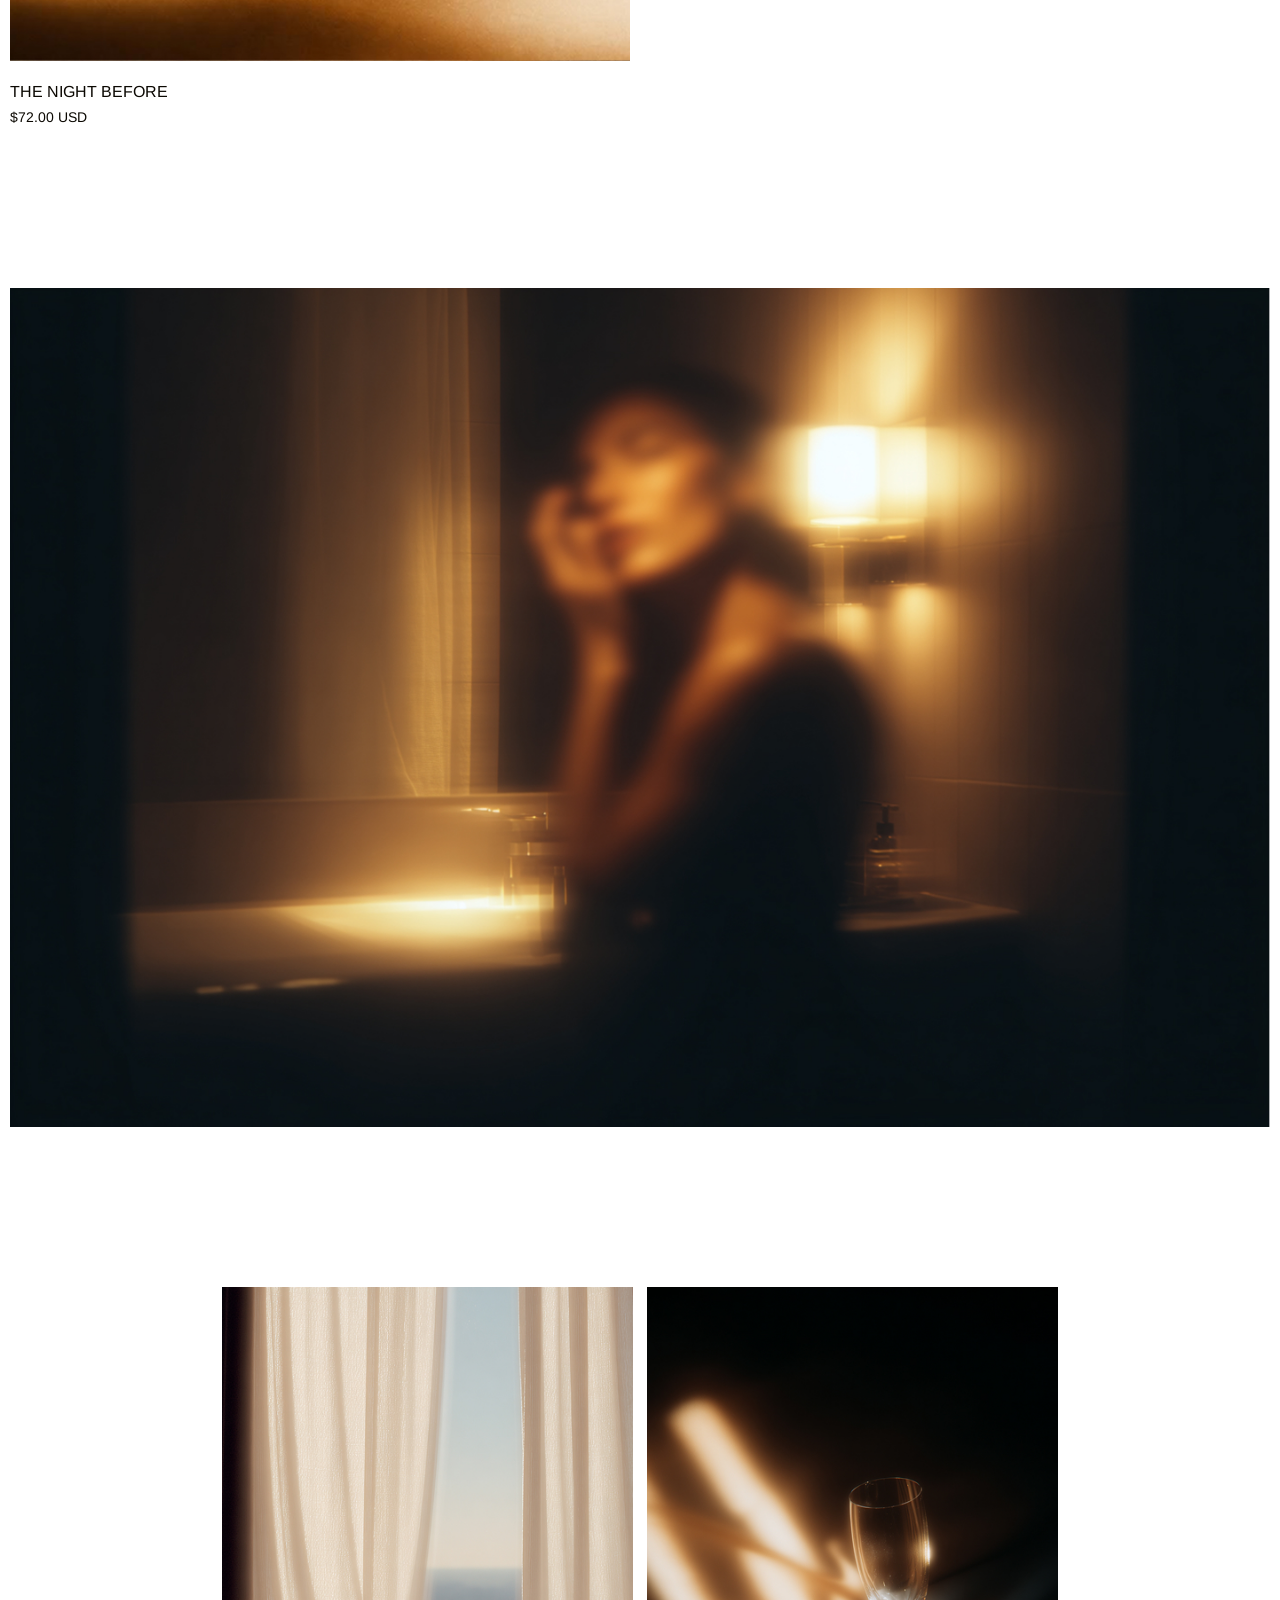
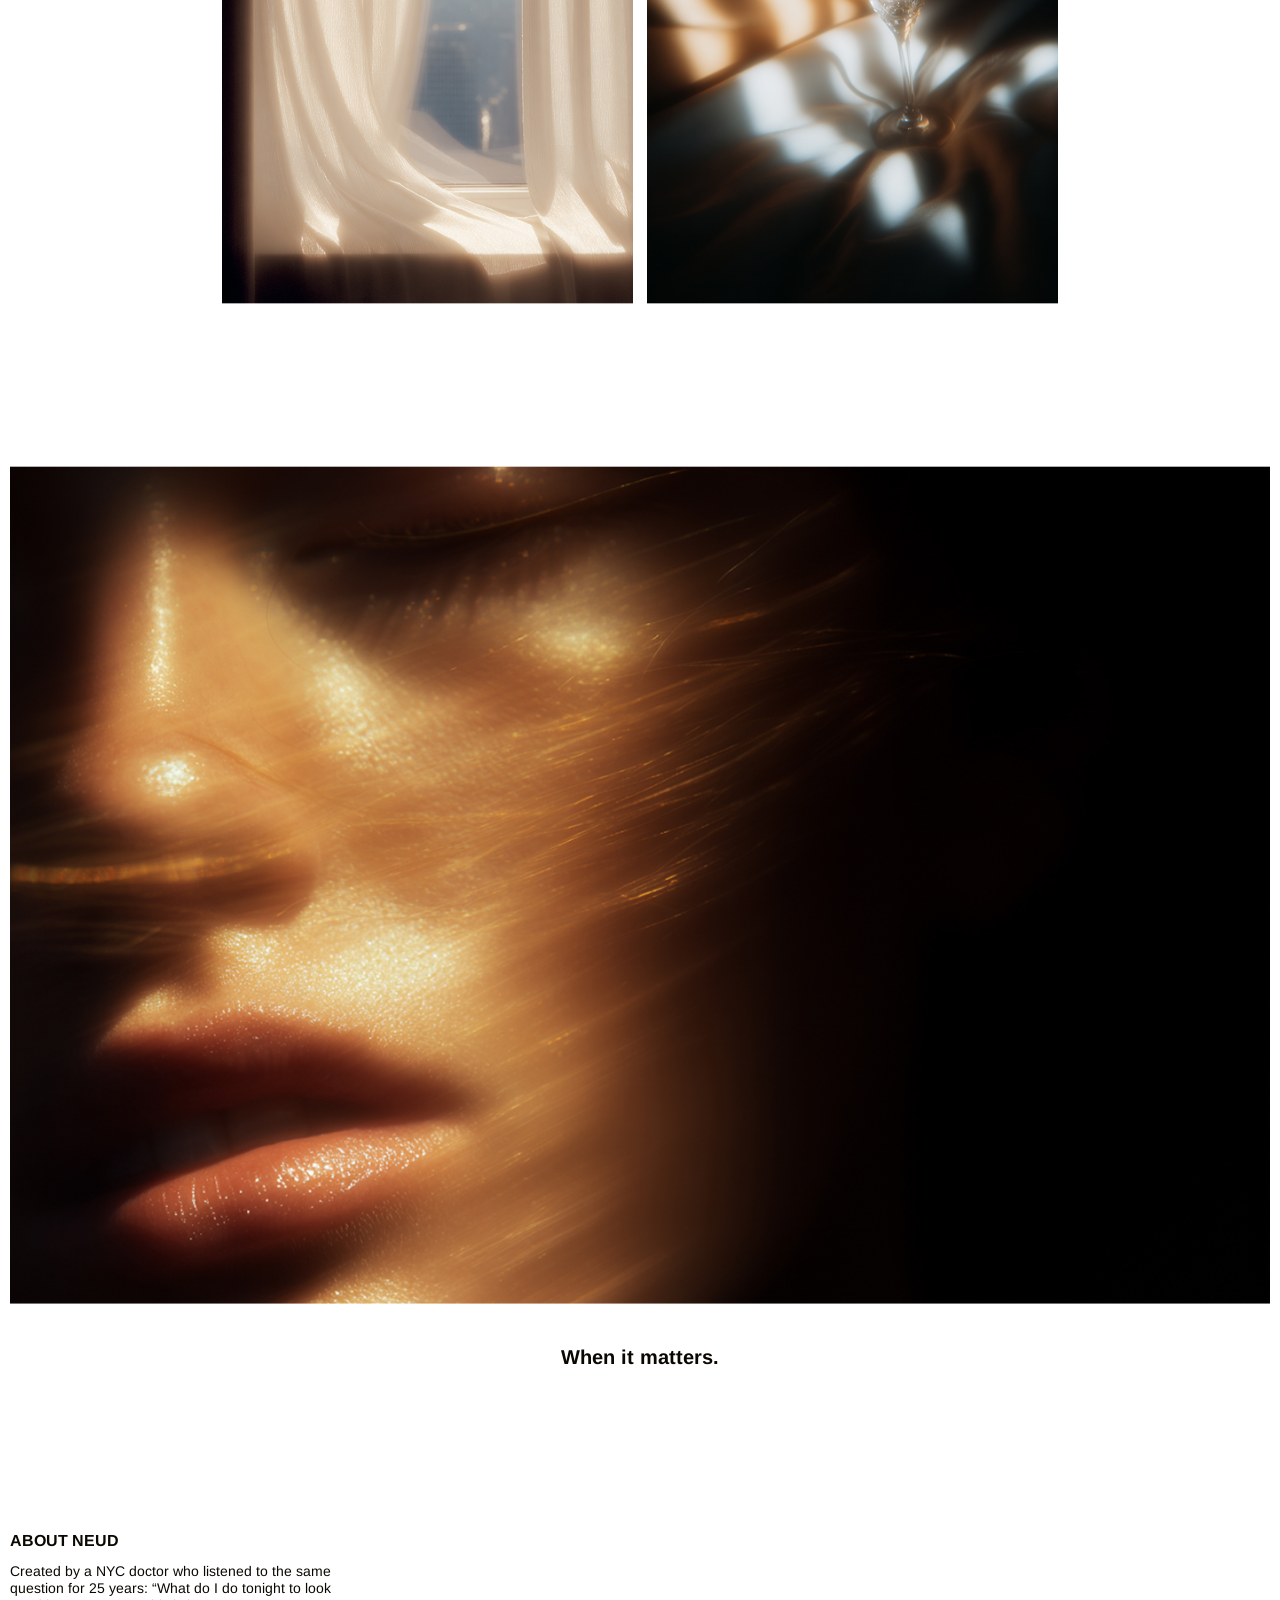
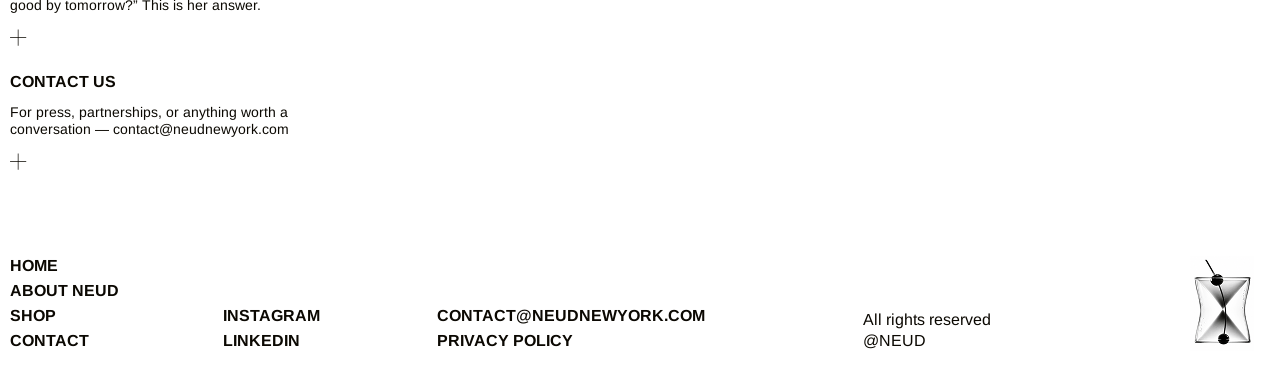
==== commit 8272e364: "popup modal added" ====
--- a/index.html
+++ b/index.html
@@ -38,7 +38,7 @@
 			</div>
 			<div class="navbar-right">
 				<ul class="navbar-links">
-					<li><button class="navbar-link-item">cart</button></li>
+					<li><button class="navbar-link-item cart-drawer-open">cart</button></li>
 				</ul>
 			</div>
 		</nav>
@@ -187,6 +187,99 @@
 		</section>
 		<!-- banner-section end -->
 
+		<!-- cart-drawer start -->
+		<div class="cart-drawer">
+			<span class="cart-drawer-close-window-btn"></span>
+			<div class="cart-drawer-inner">
+				<div class="cart-drawer-top">
+					<p class="cart-drawer-title">cart <span>(1 item)</span></p>
+					<button class="cart-drawer-close-btn" type="button" aria-label="size chart drawer close"
+						title="cart-drawer-close-btn">
+						<svg width="10" height="10" viewBox="0 0 10 10" fill="none" xmlns="http://www.w3.org/2000/svg">
+							<path
+								d="M9.85403 9.14653C9.90048 9.19298 9.93733 9.24813 9.96247 9.30883C9.98762 9.36953 10.0006 9.43458 10.0006 9.50028C10.0006 9.56598 9.98762 9.63103 9.96247 9.69173C9.93733 9.75242 9.90048 9.80757 9.85403 9.85403C9.80757 9.90048 9.75242 9.93733 9.69173 9.96247C9.63103 9.98762 9.56598 10.0006 9.50028 10.0006C9.43458 10.0006 9.36953 9.98762 9.30883 9.96247C9.24813 9.93733 9.19298 9.90048 9.14653 9.85403L5.00028 5.70715L0.854028 9.85403C0.760208 9.94785 0.63296 10.0006 0.500278 10.0006C0.367596 10.0006 0.240348 9.94785 0.146528 9.85403C0.0527077 9.76021 2.61548e-09 9.63296 0 9.50028C-2.61548e-09 9.3676 0.0527077 9.24035 0.146528 9.14653L4.2934 5.00028L0.146528 0.854028C0.0527077 0.760208 0 0.63296 0 0.500278C0 0.367596 0.0527077 0.240348 0.146528 0.146528C0.240348 0.0527077 0.367596 0 0.500278 0C0.63296 0 0.760208 0.0527077 0.854028 0.146528L5.00028 4.2934L9.14653 0.146528C9.24035 0.0527077 9.3676 -2.61548e-09 9.50028 0C9.63296 2.61548e-09 9.76021 0.0527077 9.85403 0.146528C9.94785 0.240348 10.0006 0.367596 10.0006 0.500278C10.0006 0.63296 9.94785 0.760208 9.85403 0.854028L5.70715 5.00028L9.85403 9.14653Z"
+								fill="#0B0802" />
+						</svg>
+					</button>
+				</div>
+				<div class="cart-drawer-content">
+					<div class="cart-drawer-items">
+						<div class="cart-drawer-item">
+							<div class="cart-drawer-item-img">
+								<img src="./assets/images/card-drawer-img1.jpg" alt="card-drawer-img1">
+							</div>
+							<div class="cart-drawer-item-content-wrap">
+								<div class="cart-drawer-item-content-inner">
+									<div class="cart-drawer-item-content">
+										<p class="cart-drawer-item-title">The night before</p>
+										<p class="cart-drawer-item-price">$72.00 USD</p>
+										<p class="cart-drawer-item-qty">Qty: 1</p>
+									</div>
+									<div class="cart-drawer-item-qty-btn-wrap">
+										<button class="cart-drawer-item-qty-btn">-</button>
+										<input type="text" class="cart-drawer-item-qty-input" value="1" readonly>
+										<button class="cart-drawer-item-qty-btn">+</button>
+									</div>
+								</div>
+								<div class="cart-drawer-item-remove-btn-wrap">
+									<button class="cart-drawer-item-remove-btn">
+										<svg width="12" height="13" viewBox="0 0 12 13" fill="none" xmlns="http://www.w3.org/2000/svg">
+											<path
+												d="M11.375 2H0.375C0.275544 2 0.180161 2.03951 0.109835 2.10983C0.0395088 2.18016 0 2.27554 0 2.375C0 2.47446 0.0395088 2.56984 0.109835 2.64017C0.180161 2.71049 0.275544 2.75 0.375 2.75H1V11.875C1 12.1071 1.09219 12.3296 1.25628 12.4937C1.42038 12.6578 1.64294 12.75 1.875 12.75H9.875C10.1071 12.75 10.3296 12.6578 10.4937 12.4937C10.6578 12.3296 10.75 12.1071 10.75 11.875V2.75H11.375C11.4745 2.75 11.5698 2.71049 11.6402 2.64017C11.7105 2.56984 11.75 2.47446 11.75 2.375C11.75 2.27554 11.7105 2.18016 11.6402 2.10983C11.5698 2.03951 11.4745 2 11.375 2ZM10 11.875C10 11.9082 9.98683 11.9399 9.96339 11.9634C9.93995 11.9868 9.90815 12 9.875 12H1.875C1.84185 12 1.81005 11.9868 1.78661 11.9634C1.76317 11.9399 1.75 11.9082 1.75 11.875V2.75H10V11.875ZM3 0.375C3 0.275544 3.03951 0.180161 3.10984 0.109835C3.18016 0.0395088 3.27554 0 3.375 0H8.375C8.47446 0 8.56984 0.0395088 8.64017 0.109835C8.71049 0.180161 8.75 0.275544 8.75 0.375C8.75 0.474456 8.71049 0.569839 8.64017 0.640165C8.56984 0.710491 8.47446 0.75 8.375 0.75H3.375C3.27554 0.75 3.18016 0.710491 3.10984 0.640165C3.03951 0.569839 3 0.474456 3 0.375Z"
+												fill="black" />
+										</svg>
+									</button>
+								</div>
+							</div>
+						</div>
+					</div>
+				</div>
+				<div class="cart-drawer-empty">
+					<div class="cart-drawer-empty-text">
+						<p>Your Cart Is Empty</p>
+						<a href="#!" class="btn">shop now</a>
+					</div>
+				</div>
+				<div class="cart-drawer-footer">
+					<div class="cart-drawer-total-wrap">
+						<p class="cart-drawer-total-title">total</p>
+						<p class="cart-drawer-total-price">$72.00 USD</p>
+					</div>
+					<div class="cart-drawer-checkout-btn-wrap">
+						<button class="btn">secure checkout</button>
+					</div>
+				</div>
+			</div>
+		</div>
+		<!-- cart-drawer end -->
+
+		<!-- modal start -->
+		<!-- <button id="openBtn" class="demo-btn">Open Modal</button> -->
+		<div class="modal" id="newsletterModal" aria-hidden="true">
+			<div class="overlay" data-close></div>
+			<div class="modal-card">
+				<button class="modal-close" data-close>
+					<svg width="15" height="15" viewBox="0 0 15 15" fill="none"
+						xmlns="http://www.w3.org/2000/svg">
+						<path
+							d="M14.446 13.651C14.5012 13.7025 14.5456 13.7646 14.5763 13.8336C14.607 13.9026 14.6236 13.9771 14.6249 14.0526C14.6262 14.1281 14.6124 14.2031 14.5841 14.2732C14.5558 14.3432 14.5137 14.4068 14.4602 14.4602C14.4068 14.5137 14.3432 14.5558 14.2732 14.5841C14.2031 14.6124 14.1281 14.6262 14.0526 14.6249C13.9771 14.6236 13.9026 14.607 13.8336 14.5763C13.7646 14.5456 13.7025 14.5012 13.651 14.446L7.29847 8.09441L0.945969 14.446C0.839338 14.5453 0.698303 14.5994 0.552577 14.5969C0.406851 14.5943 0.267812 14.5352 0.164752 14.4322C0.0616926 14.3291 0.0026588 14.1901 8.76355e-05 14.0444C-0.00248353 13.8986 0.0516087 13.7576 0.150969 13.651L6.50253 7.29847L0.150969 0.945969C0.0516087 0.839338 -0.00248353 0.698303 8.76355e-05 0.552577C0.0026588 0.406851 0.0616926 0.267812 0.164752 0.164752C0.267812 0.0616926 0.406851 0.0026588 0.552577 8.76355e-05C0.698303 -0.00248353 0.839338 0.0516087 0.945969 0.150969L7.29847 6.50253L13.651 0.150969C13.7576 0.0516087 13.8986 -0.00248353 14.0444 8.76355e-05C14.1901 0.0026588 14.3291 0.0616926 14.4322 0.164752C14.5352 0.267812 14.5943 0.406851 14.5969 0.552577C14.5994 0.698303 14.5453 0.839338 14.446 0.945969L8.09441 7.29847L14.446 13.651Z"
+							fill="#0B0802" />
+					</svg>
+				</button>
+				<h3 class="modal-title">SIGN-UP FOR MORE</h3>
+				<p class="modal-text">Lorem ipsum dolor sit amet consectetur. Tellus rutrum sed vitae ac egestas amet at et. Ultricies congue sed sed porttitor quis porta. Nunc molestie nunc malesuada nec.</p>
+				<form class="modal-form">
+					<div class="contact-field-col">
+						<input type="email" placeholder="E-mail address" required>
+					</div>
+					<div class="modal-btn">
+						<button class="btn">SIGN UP</button>
+					</div>
+				</form>
+			</div>
+		</div>
+		<!-- modal end -->
+
 	</main>
 
 	<!-- footer start -->
@@ -251,7 +344,7 @@
 	<!-- footer end -->
 
 	<!-- js link start -->
-	<script src="./assets/js/jquery-3.7.1.min.js"></script>
+	<script src="./assets/js/modal.js"></script>
 	<script src="./assets/js/script.js"></script>
 	<!-- js link end -->
 </body>
--- a/assets/css/main.css
+++ b/assets/css/main.css
@@ -63,15 +63,6 @@
     -o-transition: all ease 2s;
 }
 
-body.active {
-    overflow: hidden;
-    transition: all ease 2s;
-    -webkit-transition: all ease 2s;
-    -moz-transition: all ease 2s;
-    -ms-transition: all ease 2s;
-    -o-transition: all ease 2s;
-}
-
 ul,
 ol {
     list-style: none;
@@ -213,4 +204,435 @@
     background: var(--btn-color);
 }
 
-/* input css end */+/* input css end */
+
+/* cart-drawer css start */
+.size-sidebar-btn {
+    text-transform: capitalize;
+    font-size: 16px;
+    font-weight: 600;
+    color: var(--paragraph-text-color);
+    display: flex;
+    align-items: center;
+    gap: 5px;
+    text-wrap-mode: nowrap;
+    border-bottom: 1px solid var(--black);
+}
+
+.size-sidebar-btn svg {
+    width: 20px;
+}
+
+.size-sidebar-btn svg path {
+    fill: var(--black);
+}
+
+.cart-drawer {
+    position: fixed;
+    top: 0;
+    left: 0;
+    right: 0;
+    bottom: 0;
+    width: 100%;
+    background: rgba(0, 0, 0, 0.502);
+    height: 100vh;
+    z-index: 9999;
+    transition: 300ms;
+    opacity: 0;
+    visibility: hidden;
+}
+
+.cart-drawer.active {
+    opacity: 1;
+    visibility: visible;
+}
+
+.cart-drawer-close-window-btn {
+    position: absolute;
+    left: 0px;
+    top: 0px;
+    right: 0px;
+    bottom: 0px;
+    z-index: 1;
+    width: 100vw;
+    height: 100vh;
+    user-select: none;
+    cursor: pointer;
+}
+
+.cart-drawer-inner {
+    position: absolute;
+    top: 0;
+    right: 0;
+    max-width: 487px;
+    width: 100%;
+    z-index: 2;
+    transition: 300ms;
+    transform: translateX(100%);
+    opacity: 1;
+    visibility: visible;
+    height: 100%;
+    max-height: 100%;
+    background: var(--white);
+    padding: 24px 40px 24px;
+}
+
+.cart-drawer-inner.active {
+    transform: translateX(0);
+}
+
+.cart-drawer-top {
+    display: flex;
+    align-items: center;
+    justify-content: space-between;
+    gap: 20px;
+    padding: 20px 0;
+}
+
+.cart-drawer-title {
+    font-size: 16px;
+    font-weight: 700;
+    line-height: 1;
+    text-transform: uppercase;
+    display: flex;
+    align-items: center;
+    gap: 15px;
+}
+
+.cart-drawer-title span {
+    text-transform: lowercase;
+    font-size: 12px;
+    font-weight: 400;
+    color: var(--paragraph-text-color);
+}
+
+.cart-drawer-close-btn {
+    display: flex;
+    width: 16px;
+    height: 16px;
+    cursor: pointer;
+    display: flex;
+    align-items: center;
+    justify-content: center;
+    transition: all ease .3s;
+}
+
+.cart-drawer-close-btn:hover {
+    background: var(--border-color);
+}
+
+.cart-drawer-content {
+    width: 100%;
+    height: calc(100dvh - 200px);
+    overflow-y: auto;
+    scrollbar-width: thin;
+    padding: 20px 0;
+}
+
+.cart-drawer-items {
+    display: flex;
+    flex-direction: column;
+    gap: 24px;
+}
+
+.cart-drawer-item {
+    display: flex;
+    gap: 24px;
+}
+
+.cart-drawer-item-img {
+    width: 122px;
+    min-width: 122px;
+}
+
+.cart-drawer-item-img img {
+    aspect-ratio: 61 / 80;
+}
+
+.cart-drawer-item-content-wrap {
+    width: 100%;
+    display: flex;
+    gap: 19px;
+}
+
+.cart-drawer-item-content-inner {
+    display: flex;
+    flex-direction: column;
+    justify-content: space-between;
+    gap: 16px;
+    width: 100%;
+    min-width: 160px;
+}
+
+.cart-drawer-item-title {
+    font-size: 12px;
+    font-weight: 700;
+    margin: 0 0 8px 0;
+    text-transform: uppercase;
+    line-height: 14px;
+}
+
+.cart-drawer-item-price {
+    font-size: 12px;
+    font-weight: 400;
+    text-transform: uppercase;
+    line-height: 16px;
+}
+
+.cart-drawer-item-qty {
+    font-size: 12px;
+    font-weight: 400;
+    text-transform: uppercase;
+    line-height: 16px;
+    margin: 8px 0 0 0;
+}
+
+.cart-drawer-item-qty-btn-wrap {
+    width: 100%;
+    border: 1px solid var(--black);
+    display: flex;
+    align-items: center;
+    justify-content: center;
+    height: 33px;
+    overflow: hidden;
+}
+
+.cart-drawer-item-qty-input {
+    width: 40px;
+    height: 100%;
+    text-align: center;
+}
+
+.cart-drawer-item-qty-btn {
+    height: 100%;
+    display: flex;
+    align-items: center;
+    justify-content: center;
+    width: 33px;
+    transition: all ease .3s;
+    font-size: 14px;
+    line-height: 15px;
+    font-weight: 400;
+}
+
+.cart-drawer-item-qty-btn:hover {
+    background: var(--border-color);
+}
+
+.cart-drawer-item-remove-btn-wrap {
+    width: 100%;
+    display: flex;
+    justify-content: flex-end;
+}
+
+.cart-drawer-item-remove-btn {
+    width: 16px;
+    min-width: 16px;
+    height: 16px;
+    display: flex;
+    align-items: center;
+    justify-content: center;
+    transition: all ease .3s;
+}
+
+.cart-drawer-item-remove-btn:hover {
+    background: var(--border-color);
+}
+
+.cart-drawer-footer {
+    padding: 20px 0;
+    display: flex;
+    flex-direction: column;
+    gap: 23px;
+}
+
+.cart-drawer-total-wrap {
+    display: flex;
+    align-items: center;
+    justify-content: space-between;
+    gap: 20px;
+}
+
+.cart-drawer-total-title {
+    font-size: 16px;
+    font-weight: 700;
+    line-height: 1;
+    text-transform: uppercase;
+}
+
+.cart-drawer-total-price {
+    font-size: 12px;
+    font-weight: 400;
+    line-height: 1;
+    text-transform: uppercase;
+}
+
+.cart-drawer-empty {
+    display: none;
+    align-items: center;
+    justify-content: center;
+    height: 100%;
+    width: 100%;
+}
+
+.cart-drawer-empty-text p {
+    font-size: 16px;
+    font-weight: 400;
+    line-height: 1;
+    text-transform: uppercase;
+    color: var(--paragraph-text-color);
+    margin: 0 0 20px 0;
+}
+
+.cart-drawer.blank .cart-drawer-content {
+    display: none;
+}
+
+.cart-drawer.blank .cart-drawer-footer {
+    display: none;
+}
+
+.cart-drawer.blank .cart-drawer-empty {
+    display: flex;
+}
+
+/* cart-drawer css end */
+
+/* modal css start */
+.modal {
+    position: fixed;
+    inset: 0;
+    display: flex;
+    justify-content: center;
+    align-items: center;
+    padding: 20px;
+    opacity: 0;
+    visibility: hidden;
+    transition: .35s;
+    z-index: 99999;
+}
+
+.modal.active {
+    opacity: 1;
+    visibility: visible
+}
+
+.overlay {
+    position: absolute;
+    inset: 0;
+}
+
+.modal-card {
+    position: relative;
+    background: var(--white);
+    width: min(460px, 100%);
+    padding: 88px 60px 60px;
+    z-index: 2;
+    animation: pop .35s ease;
+}
+
+@keyframes pop {
+    from {
+        transform: translateY(15px) scale(.97);
+        opacity: 0
+    }
+
+    to {
+        transform: none;
+        opacity: 1
+    }
+}
+
+.modal-close {
+    position: absolute;
+    right: 60px;
+    top: 40px;
+    width: 24px;
+    height: 24px;
+    display: flex;
+    align-items: center;
+    justify-content: center;
+    cursor: pointer;
+    transition: all ease .3s;
+}
+
+.modal-close:hover {
+    background: var(--border-color);
+}
+
+.modal-title {
+    margin: 0 0 10px 0;
+    font-size: 16px;
+    font-weight: 700;
+    line-height: 130%;
+    text-transform: uppercase;
+}
+
+.modal-text {
+    font-size: 14px;
+    font-weight: 400;
+    line-height: 120%;
+}
+
+.modal-form {
+    margin: 24px 0 0 0;
+}
+
+.contact-field-col {
+    width: 100%;
+    padding-bottom: 10px;
+    border-bottom: 1px solid var(--black);
+}
+
+.modal-btn {
+    margin: 24px 0 0 0;
+}
+
+.modal-btn .btn {
+    width: 100%;
+}
+
+/* modal css end */
+
+@media only screen and (max-width:575px) {
+
+    /* cart-drawer css start */
+    .cart-drawer-inner {
+        padding: 24px 10px 24px;
+    }
+
+    /* cart-drawer css end */
+
+    /* modal css start */
+    .modal-card {
+        padding: 64px 20px 20px;
+    }
+
+    .modal-close {
+        right: 20px;
+        top: 20px;
+    }
+
+    .modal-form {
+        margin: 20px 0 0 0;
+    }
+
+    .modal-btn {
+        margin: 20px 0 0 0;
+    }
+
+    /* modal css end */
+}
+
+
+@media only screen and (max-width:374px) {
+
+    /* cart-drawer css start */
+    .cart-drawer-item-content-inner {
+        width: 100%;
+        min-width: auto;
+        max-width: 100%;
+    }
+
+    /* cart-drawer css end */
+}
